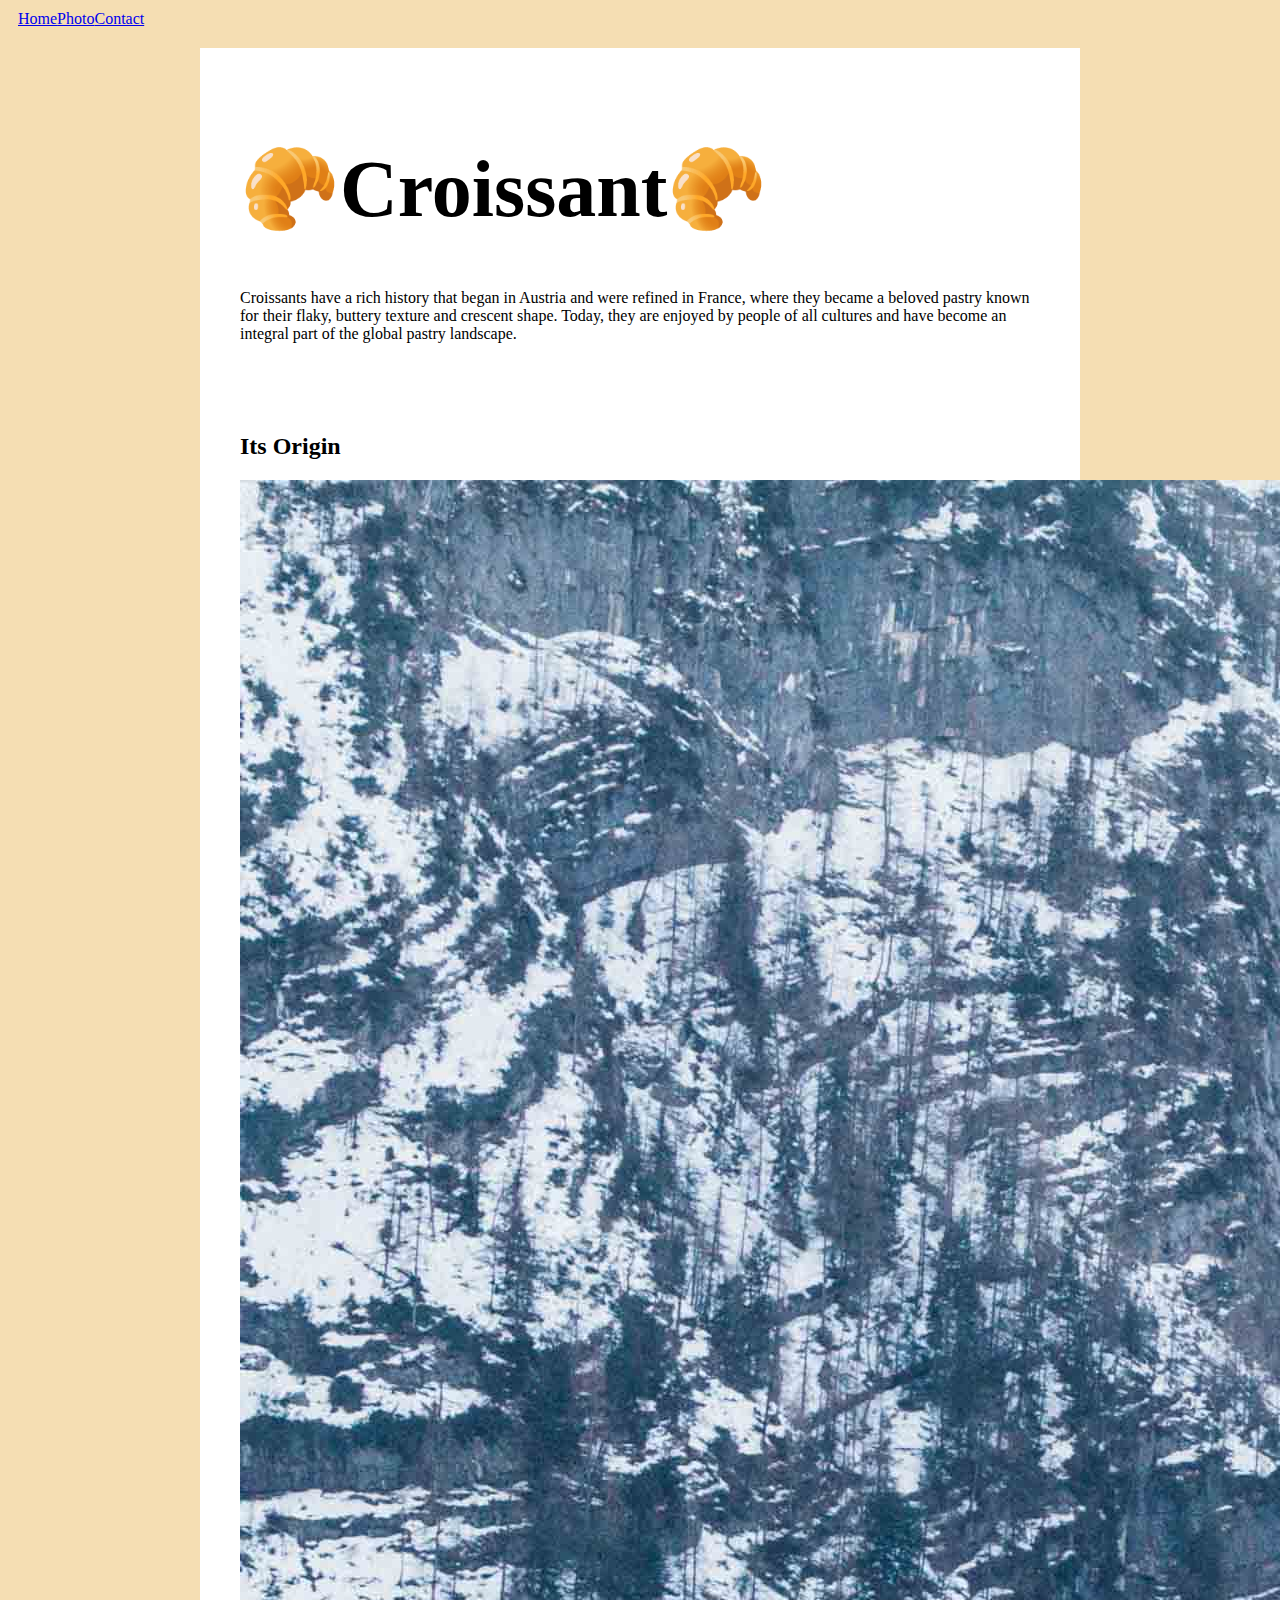
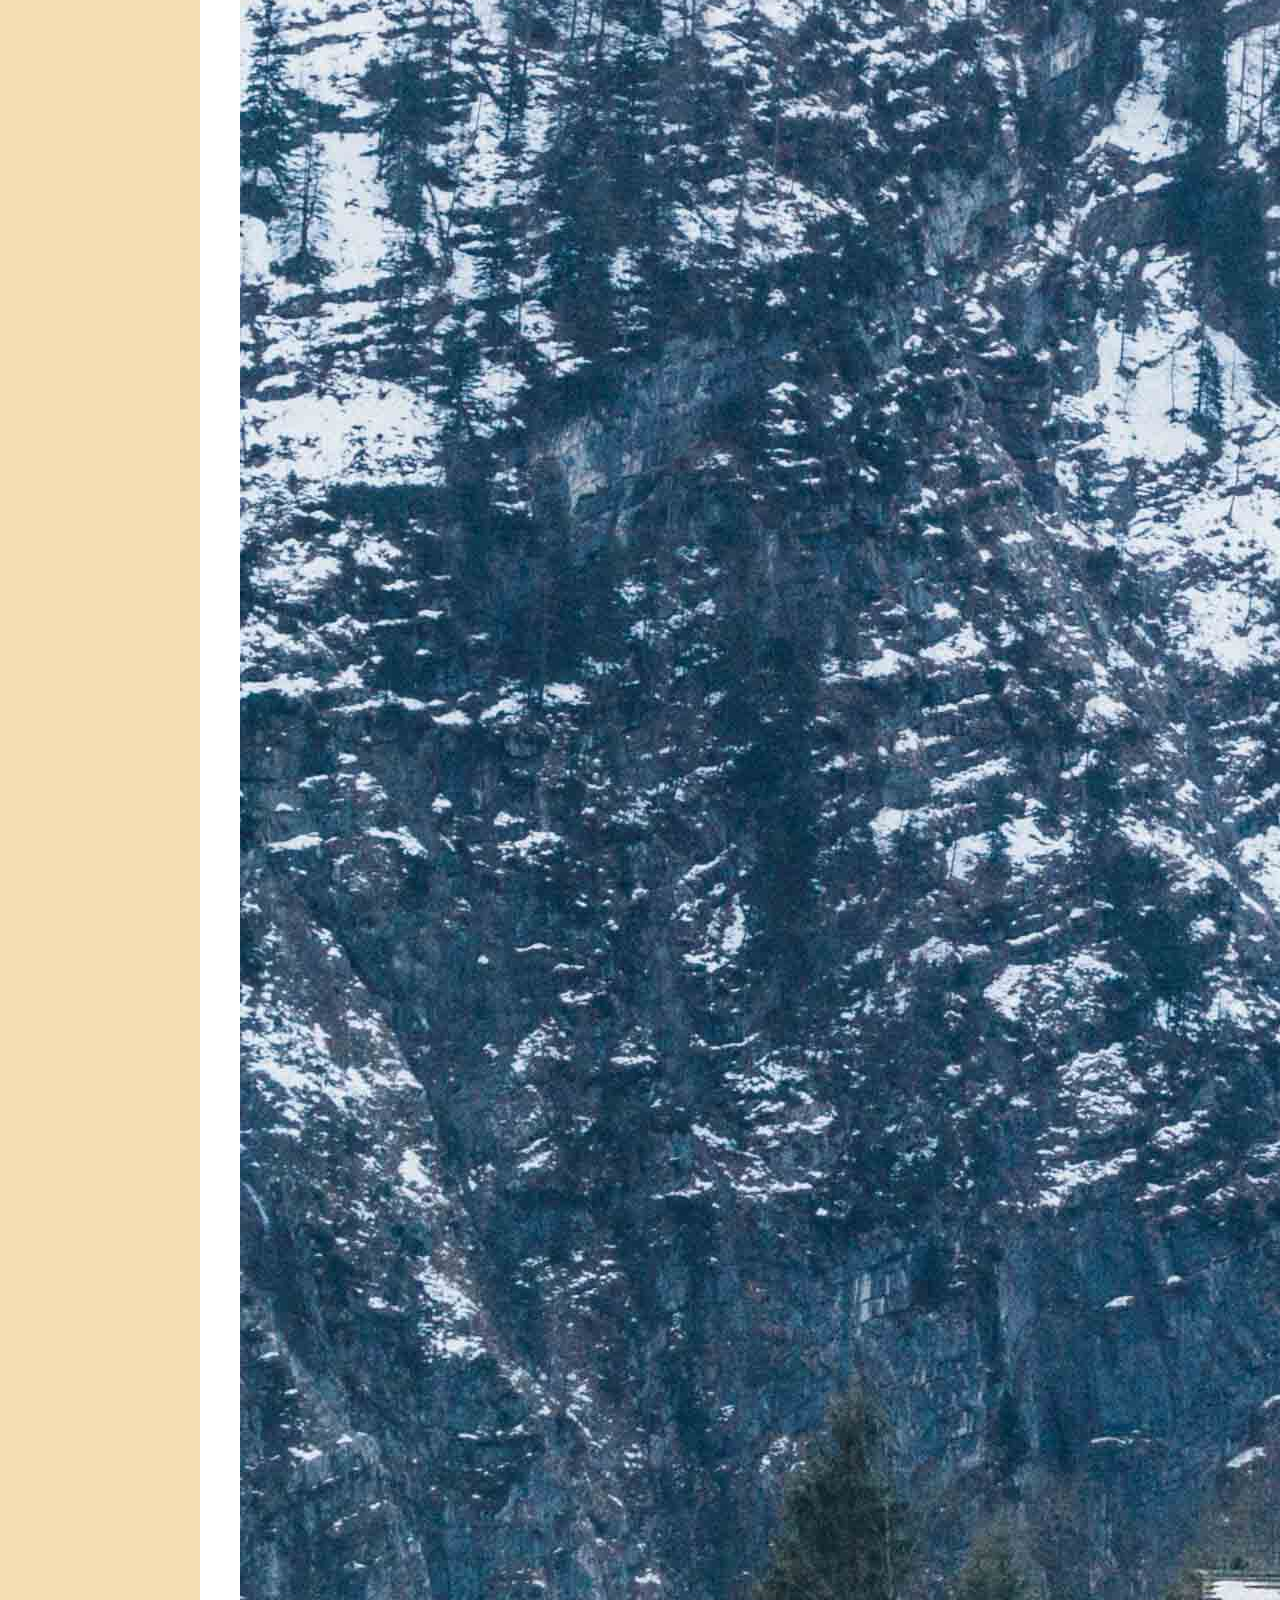
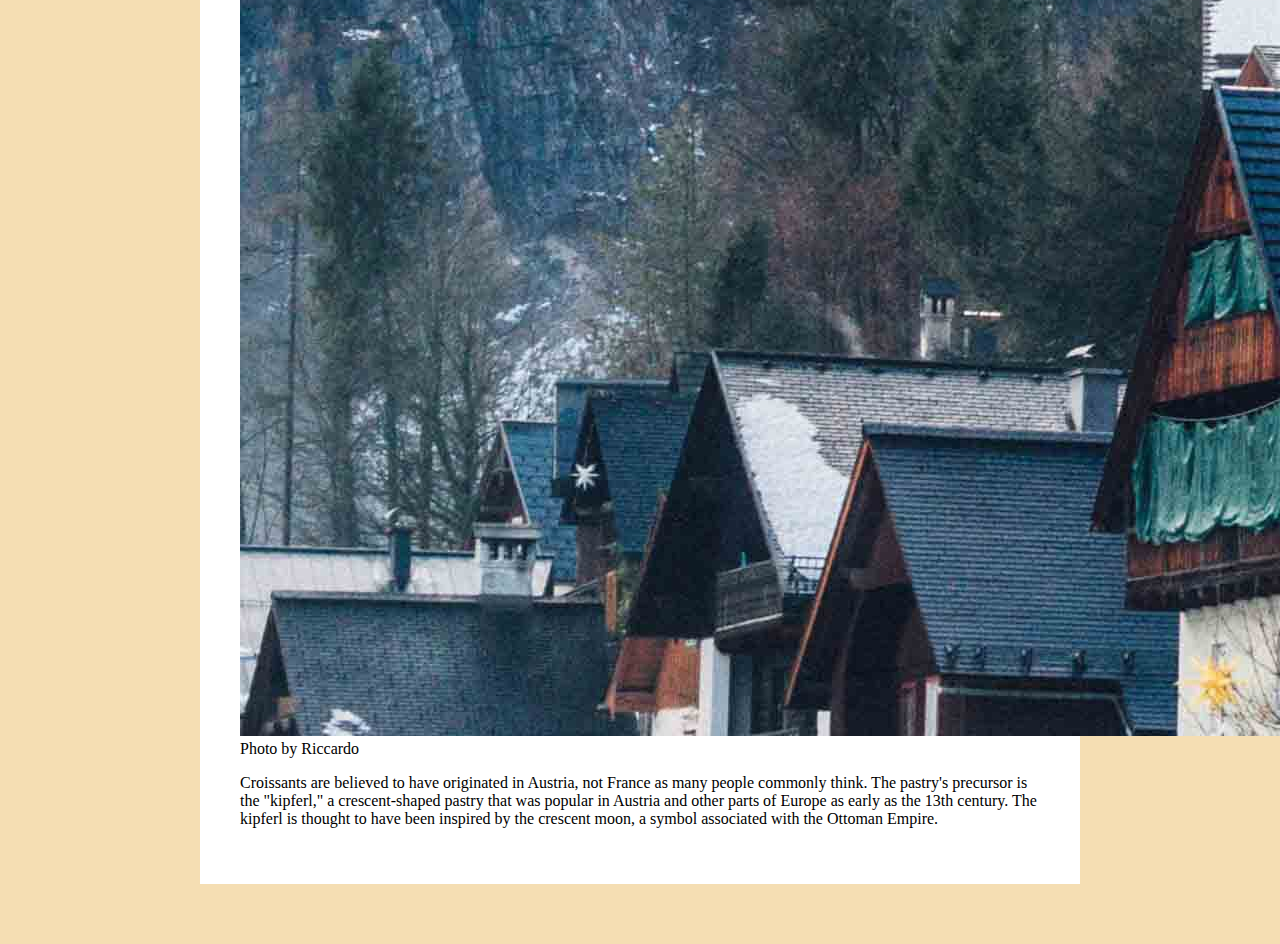
==== index.html @ e7ca1a58 "Added a photo in the homepage" ====
<!DOCTYPE html>
<html lang="en">
  <head>
    <meta charset="UTF-8" />
    <meta name="viewport" content="width=device-width, initial-scale=1.0" />
    <link
      href="https://cdn.jsdelivr.net/npm/bootstrap@5.3.1/dist/css/bootstrap.min.css"
      rel="stylesheet"
      integrity="sha384-4bw+/aepP/YC94hEpVNVgiZdgIC5+VKNBQNGCHeKRQN+PtmoHDEXuppvnDJzQIu9"
      crossorigin="anonymous"
    />
    <link rel="stylesheet" href="/styles/app.css" />
    <title>🥐 Croissant: Home</title>
  </head>
  <body>
    <div class="nav-links">
      <a href="/" class="text-decoration-none m-2">Home</a>
      <a href="/photo.html" class="text-decoration-none m-2">Photo</a>
      <a href="/contact.html" class="text-decoration-none m-2">Contact</a>
    </div>

    <div class="wrapper rounded border">
      <h1 class="text-center">🥐Croissant🥐</h1>
      <p class="text-center p-2 m-0">
        Croissants have a rich history that began in Austria and were refined in
        France, where they became a beloved pastry known for their flaky,
        buttery texture and crescent shape. Today, they are enjoyed by people of
        all cultures and have become an integral part of the global pastry
        landscape.
      </p>
      <br /><br /><br />

      <div class="croissant-origin">
        <h2 class="m-3">Its Origin</h2>
        <img
          src="images/pexels-riccardo-789380.jpg"
          alt="Liezen, Steiermark, Austria |"
          class="img-thumbnail"
        />
        <figcaption>Photo by Riccardo</figcaption>
        <p class="ms-1 mt-4">
          Croissants are believed to have originated in Austria, not France as
          many people commonly think. The pastry's precursor is the "kipferl," a
          crescent-shaped pastry that was popular in Austria and other parts of
          Europe as early as the 13th century. The kipferl is thought to have
          been inspired by the crescent moon, a symbol associated with the
          Ottoman Empire.
        </p>
      </div>
    </div>
  </body>
</html>
---- styles/app.css ----
body {
    background-color: #F5DEB3;
}

h1 {
    font-size: 80px;
}

.wrapper {
    max-width: 800px;
    padding: 40px;
    margin: 60px auto;
    margin-top: 20px;
    background-color: white;
}

.nav-links {
    display: flex;
    flex-direction: row;
    margin: 10px;
    margin-bottom: 20px;
}

.pic-1 {
    width: 500px;
    height: auto;
    margin:  20px;
}
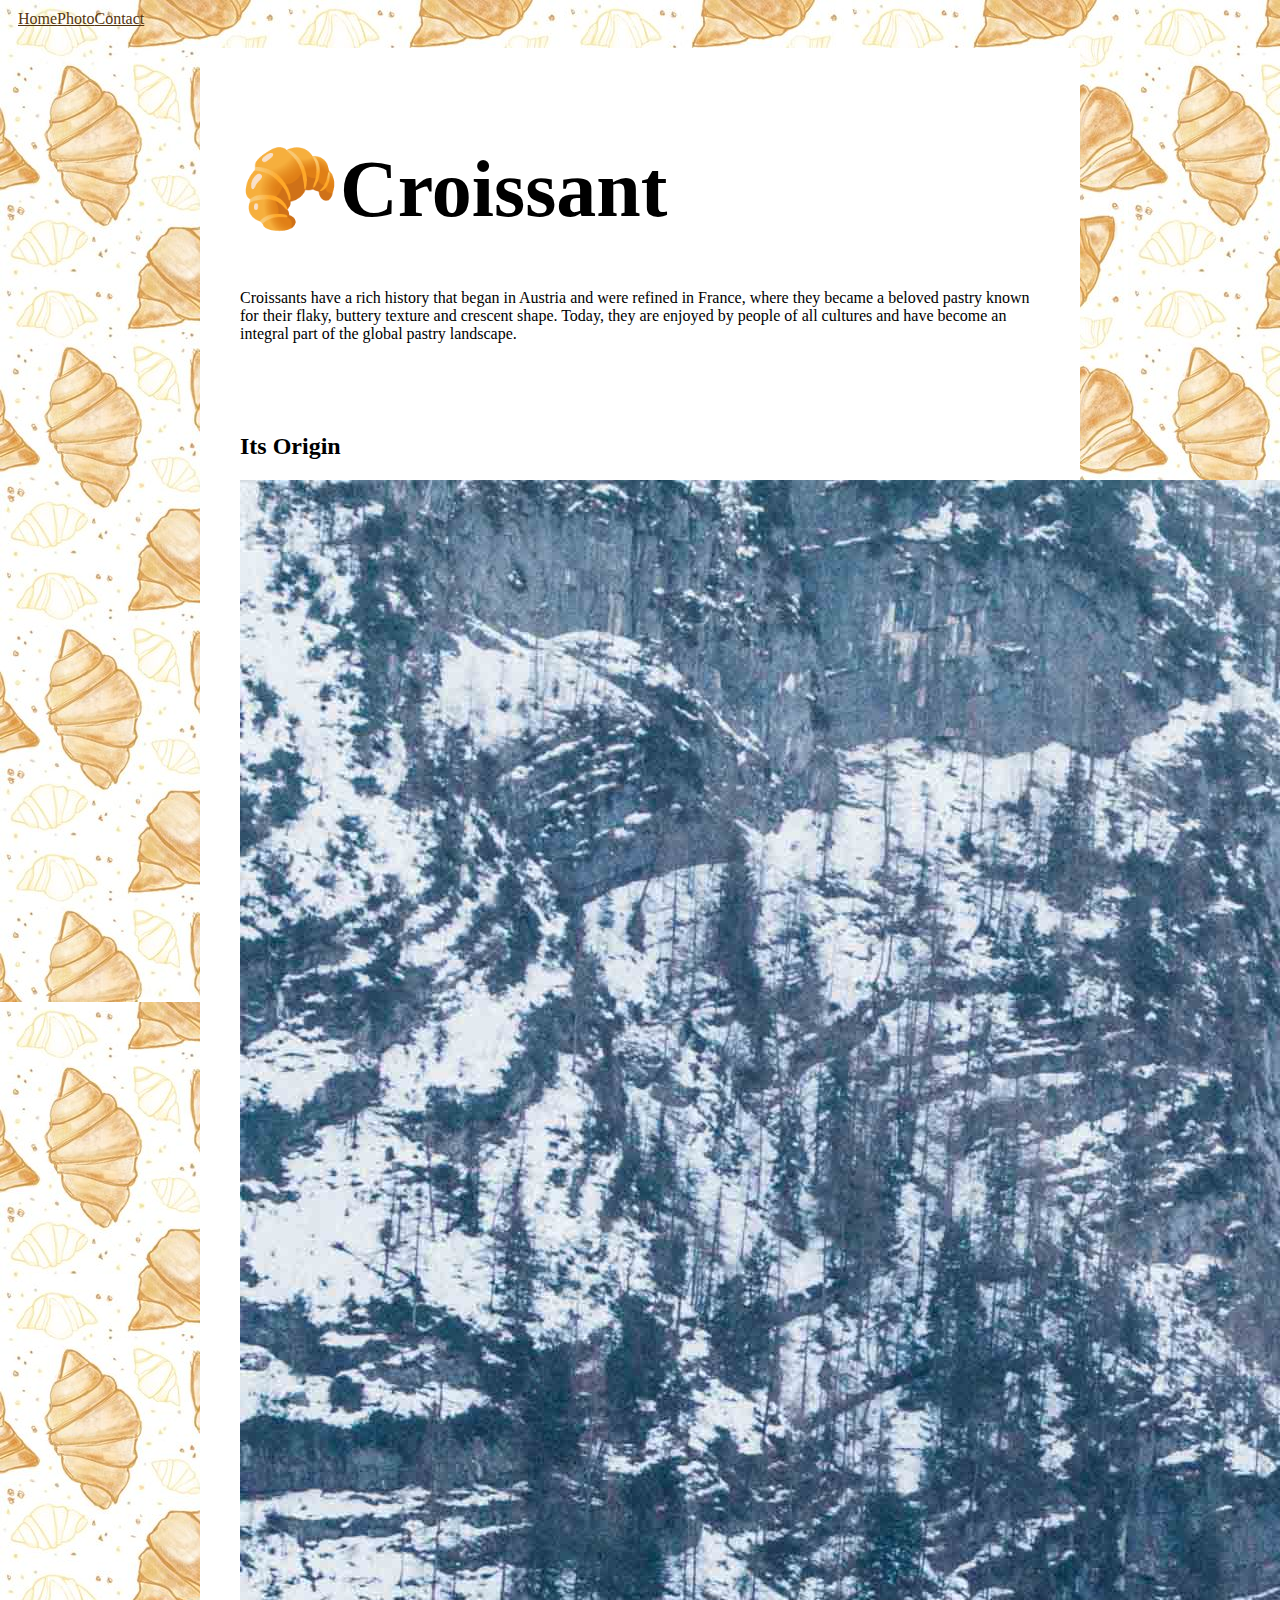
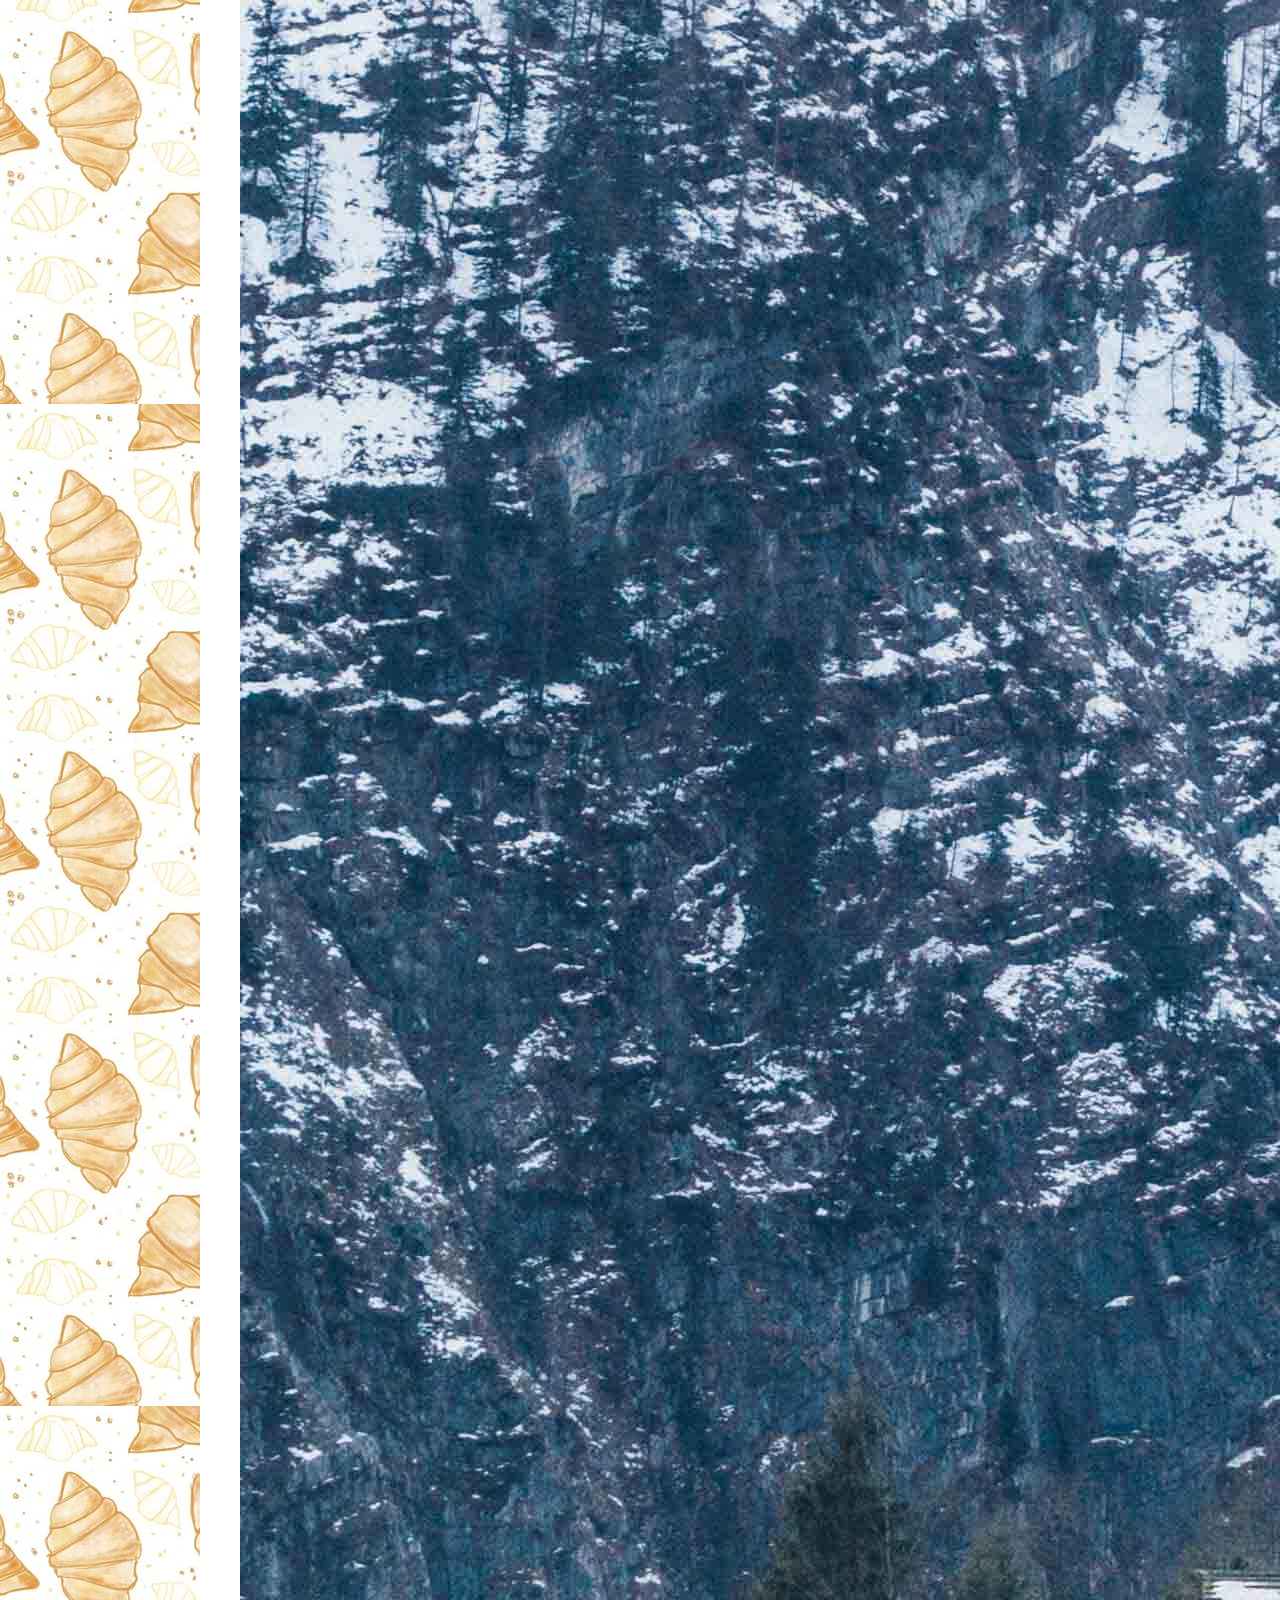
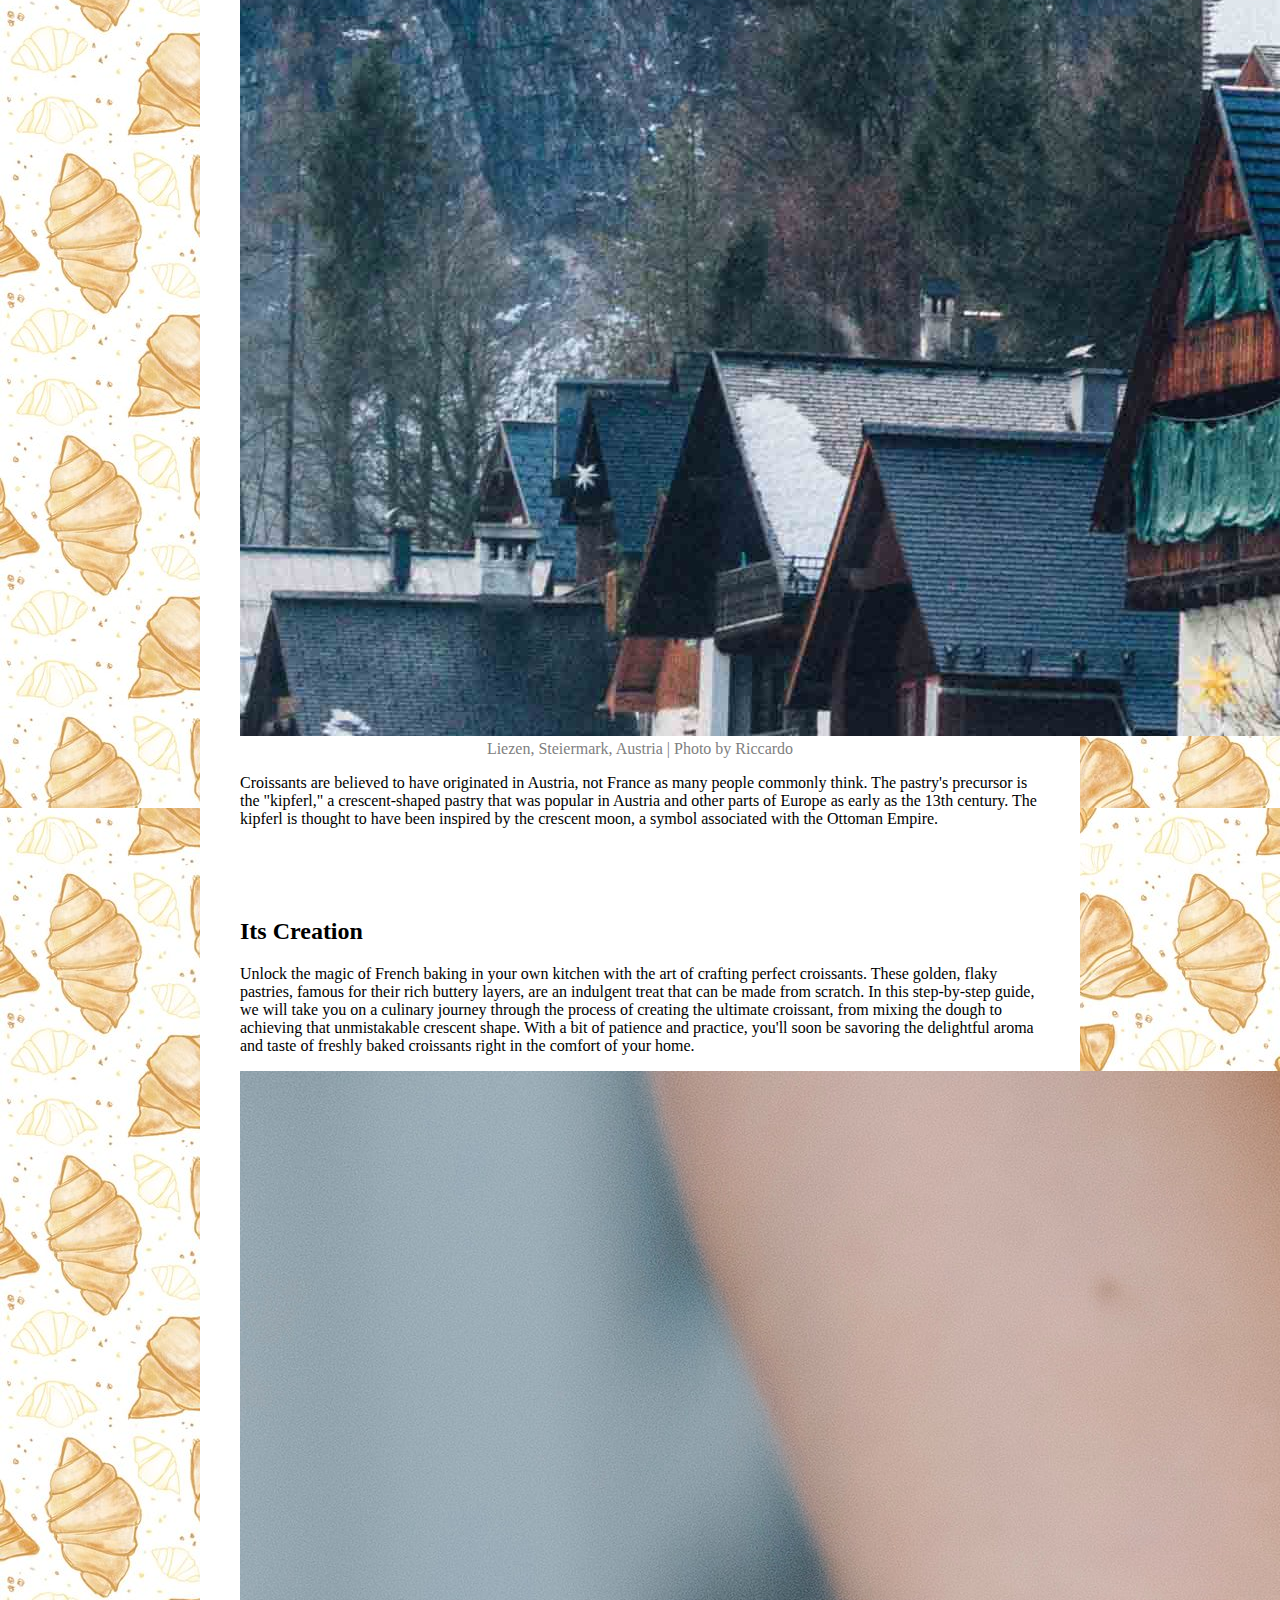
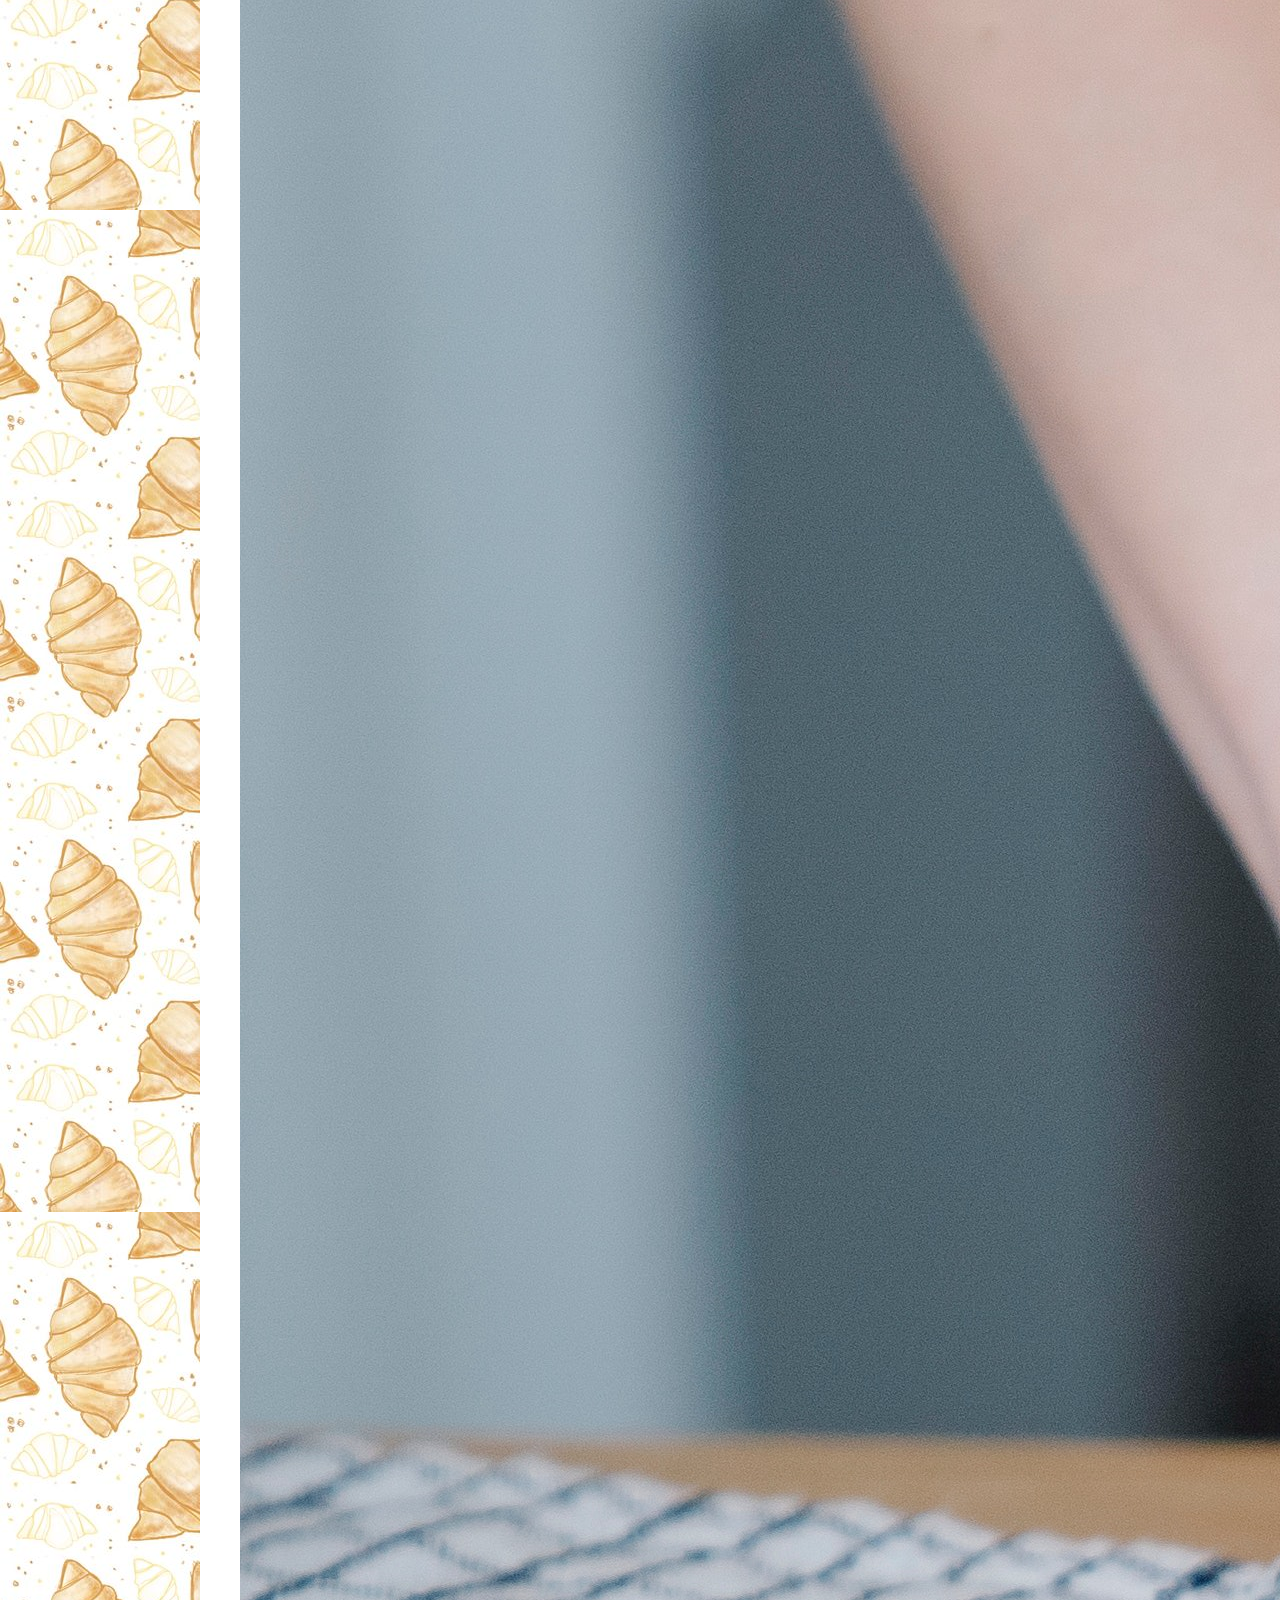
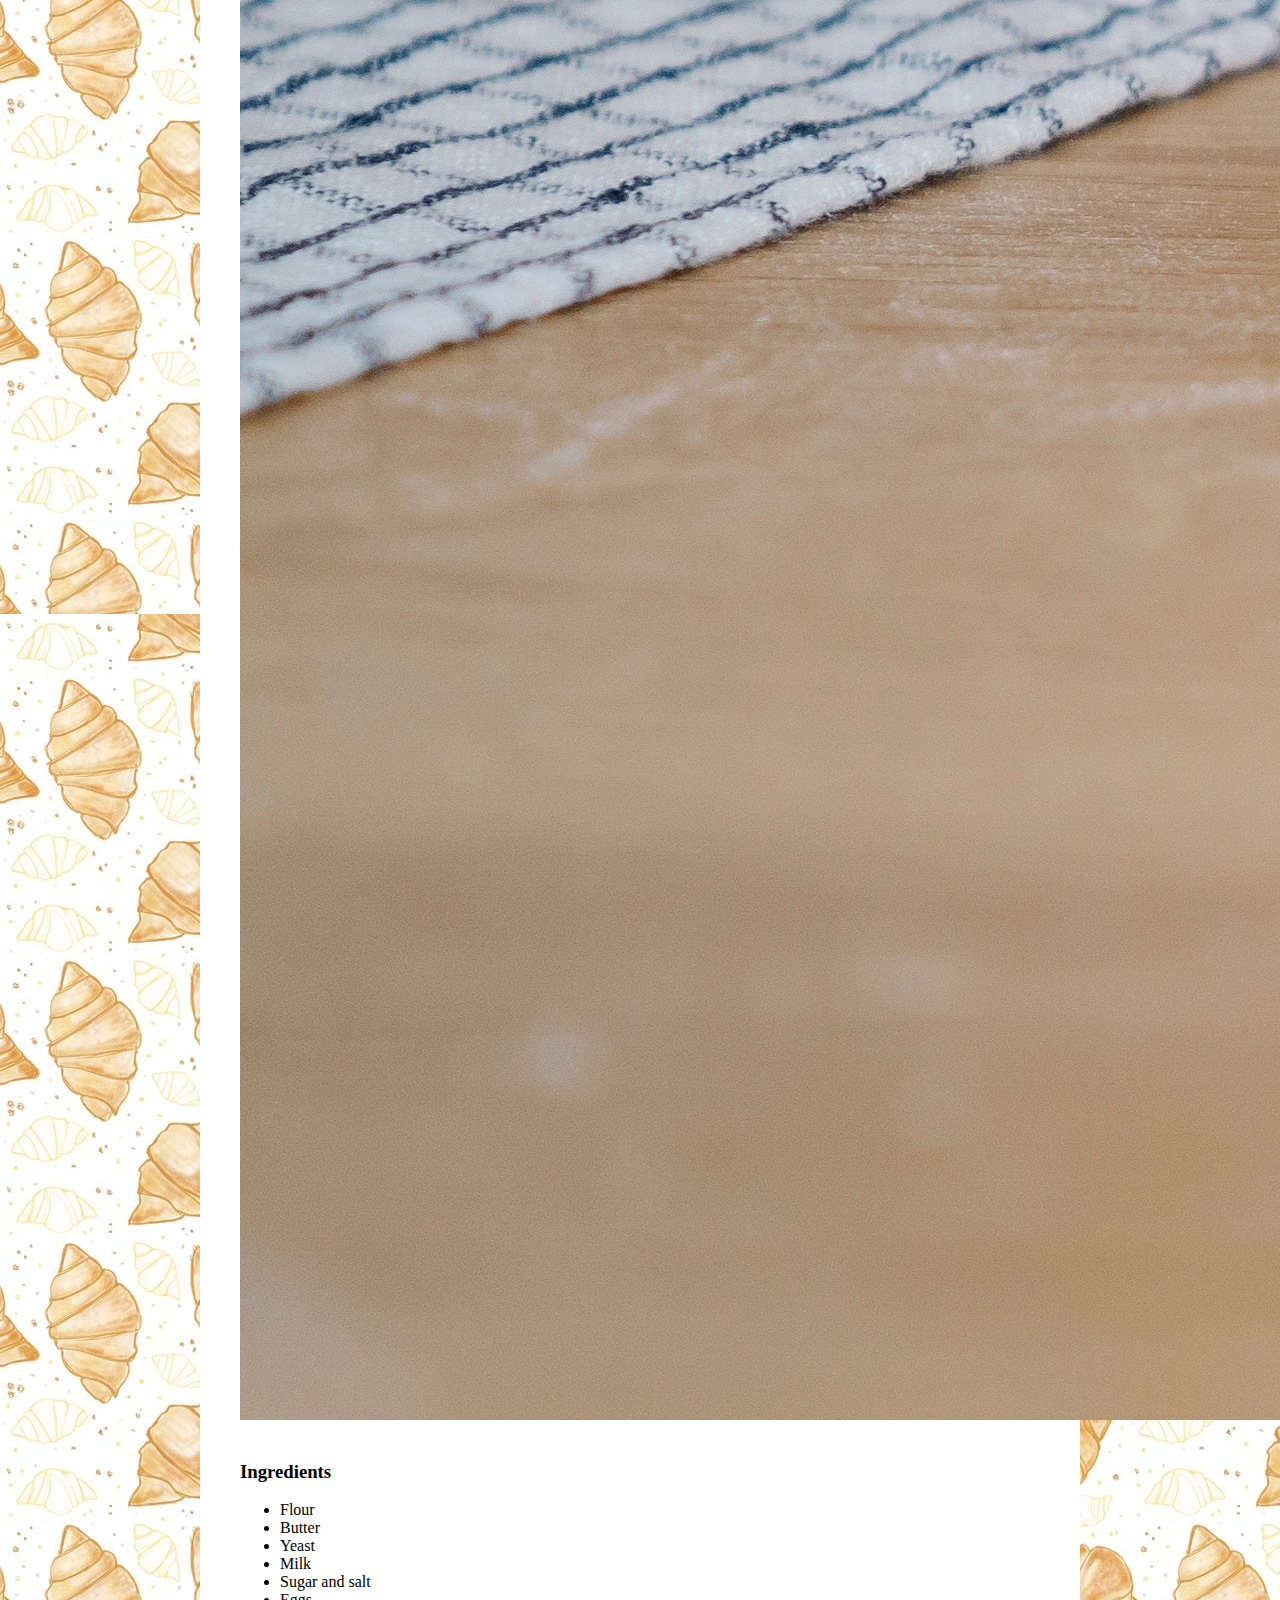
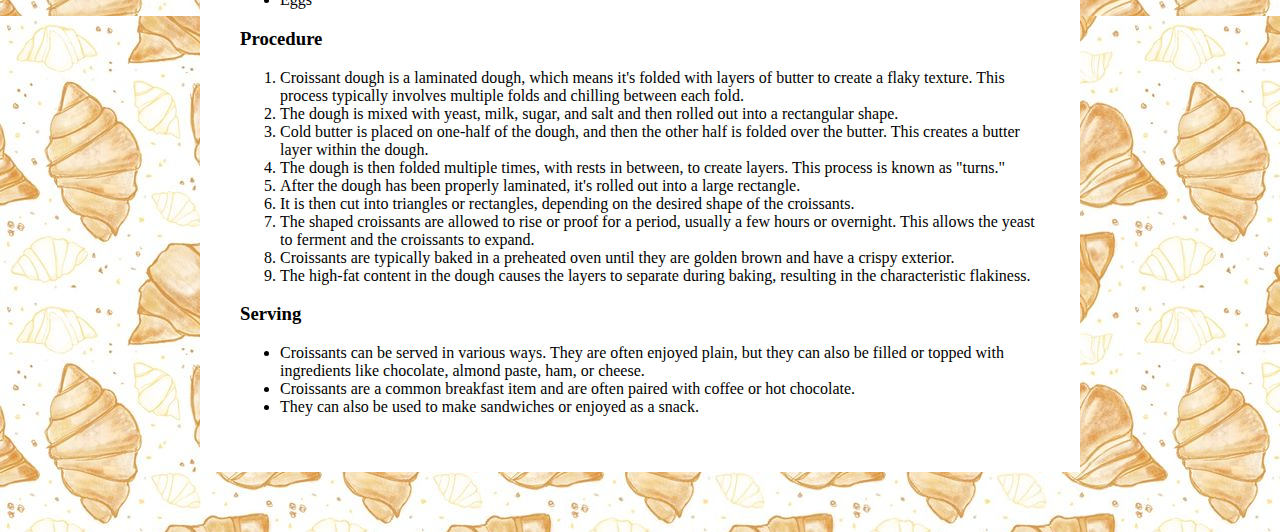
==== commit 41130d34: "Finished the content for Homepage" ====
--- a/index.html
+++ b/index.html
@@ -14,13 +14,23 @@
   </head>
   <body>
     <div class="nav-links">
-      <a href="/" class="text-decoration-none m-2">Home</a>
-      <a href="/photo.html" class="text-decoration-none m-2">Photo</a>
-      <a href="/contact.html" class="text-decoration-none m-2">Contact</a>
+      <a href="/" class="text-decoration-none m-2 fw-bold fs-5 nav-link-color"
+        >Home</a
+      >
+      <a
+        href="/photo.html"
+        class="text-decoration-none m-2 fw-bold fs-5 nav-link-color"
+        >Photo</a
+      >
+      <a
+        href="/contact.html"
+        class="text-decoration-none m-2 fw-bold fs-5 nav-link-color"
+        >Contact</a
+      >
     </div>
 
-    <div class="wrapper rounded border">
-      <h1 class="text-center">🥐Croissant🥐</h1>
+    <div class="wrapper rounded">
+      <h1 class="text-center">🥐Croissant</h1>
       <p class="text-center p-2 m-0">
         Croissants have a rich history that began in Austria and were refined in
         France, where they became a beloved pastry known for their flaky,
@@ -31,13 +41,13 @@
       <br /><br /><br />
 
       <div class="croissant-origin">
-        <h2 class="m-3">Its Origin</h2>
+        <h2 class="m-2 mb-4">Its Origin</h2>
         <img
           src="images/pexels-riccardo-789380.jpg"
           alt="Liezen, Steiermark, Austria |"
           class="img-thumbnail"
         />
-        <figcaption>Photo by Riccardo</figcaption>
+        <figcaption>Liezen, Steiermark, Austria | Photo by Riccardo</figcaption>
         <p class="ms-1 mt-4">
           Croissants are believed to have originated in Austria, not France as
           many people commonly think. The pastry's precursor is the "kipferl," a
@@ -46,6 +56,97 @@
           been inspired by the crescent moon, a symbol associated with the
           Ottoman Empire.
         </p>
+        <br /><br /><br />
+
+        <h2 class="m-2">Its Creation</h2>
+        <p class="ms-1 mt-4">
+          Unlock the magic of French baking in your own kitchen with the art of
+          crafting perfect croissants. These golden, flaky pastries, famous for
+          their rich buttery layers, are an indulgent treat that can be made
+          from scratch. In this step-by-step guide, we will take you on a
+          culinary journey through the process of creating the ultimate
+          croissant, from mixing the dough to achieving that unmistakable
+          crescent shape. With a bit of patience and practice, you'll soon be
+          savoring the delightful aroma and taste of freshly baked croissants
+          right in the comfort of your home.
+        </p>
+        <img
+          src="/images/pexels-felicity-tai-7965941.jpg"
+          alt=""
+          class="img-thumbnail"
+        />
+
+        <br />
+        <br />
+
+        <h3>Ingredients</h3>
+        <ul>
+          <li>Flour</li>
+          <li>Butter</li>
+          <li>Yeast</li>
+          <li>Milk</li>
+          <li>Sugar and salt</li>
+          <li>Eggs</li>
+        </ul>
+
+        <h3>Procedure</h3>
+        <ol>
+          <li>
+            Croissant dough is a laminated dough, which means it's folded with
+            layers of butter to create a flaky texture. This process typically
+            involves multiple folds and chilling between each fold.
+          </li>
+          <li>
+            The dough is mixed with yeast, milk, sugar, and salt and then rolled
+            out into a rectangular shape.
+          </li>
+          <li>
+            Cold butter is placed on one-half of the dough, and then the other
+            half is folded over the butter. This creates a butter layer within
+            the dough.
+          </li>
+          <li>
+            The dough is then folded multiple times, with rests in between, to
+            create layers. This process is known as "turns."
+          </li>
+          <li>
+            After the dough has been properly laminated, it's rolled out into a
+            large rectangle.
+          </li>
+          <li>
+            It is then cut into triangles or rectangles, depending on the
+            desired shape of the croissants.
+          </li>
+          <li>
+            The shaped croissants are allowed to rise or proof for a period,
+            usually a few hours or overnight. This allows the yeast to ferment
+            and the croissants to expand.
+          </li>
+          <li>
+            Croissants are typically baked in a preheated oven until they are
+            golden brown and have a crispy exterior.
+          </li>
+          <li>
+            The high-fat content in the dough causes the layers to separate
+            during baking, resulting in the characteristic flakiness.
+          </li>
+        </ol>
+
+        <h3>Serving</h3>
+        <ul>
+          <li>
+            Croissants can be served in various ways. They are often enjoyed
+            plain, but they can also be filled or topped with ingredients like
+            chocolate, almond paste, ham, or cheese.
+          </li>
+          <li>
+            Croissants are a common breakfast item and are often paired with
+            coffee or hot chocolate.
+          </li>
+          <li>
+            They can also be used to make sandwiches or enjoyed as a snack.
+          </li>
+        </ul>
       </div>
     </div>
   </body>
--- a/styles/app.css
+++ b/styles/app.css
@@ -1,5 +1,5 @@
 body {
-    background-color: #F5DEB3;
+    background-image: url(/images/croissant-bg.jpg);
 }
 
 h1 {
@@ -21,6 +21,15 @@
     margin-bottom: 20px;
 }
 
+.nav-link-color {
+    color: #54340f;
+}
+
+figcaption {
+    color: gray;
+    text-align: center;
+}
+
 .pic-1 {
     width: 500px;
     height: auto;
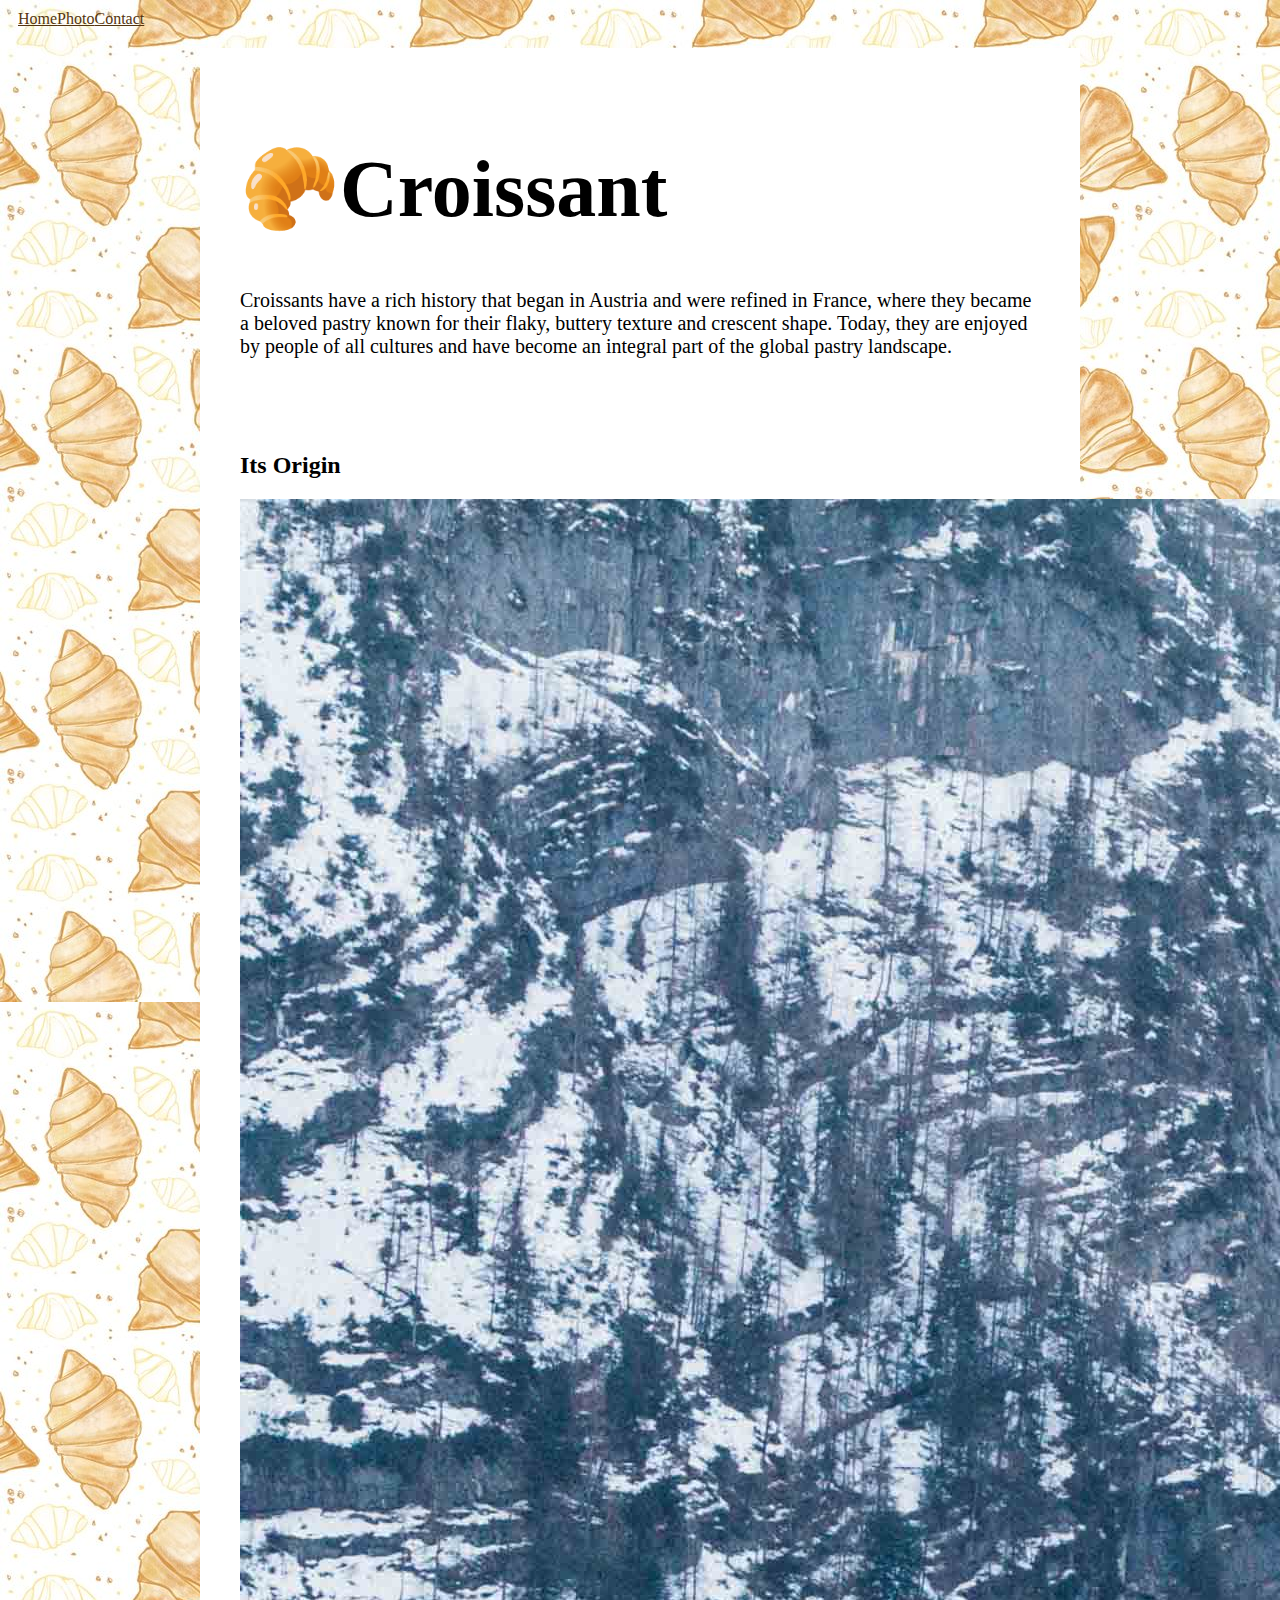
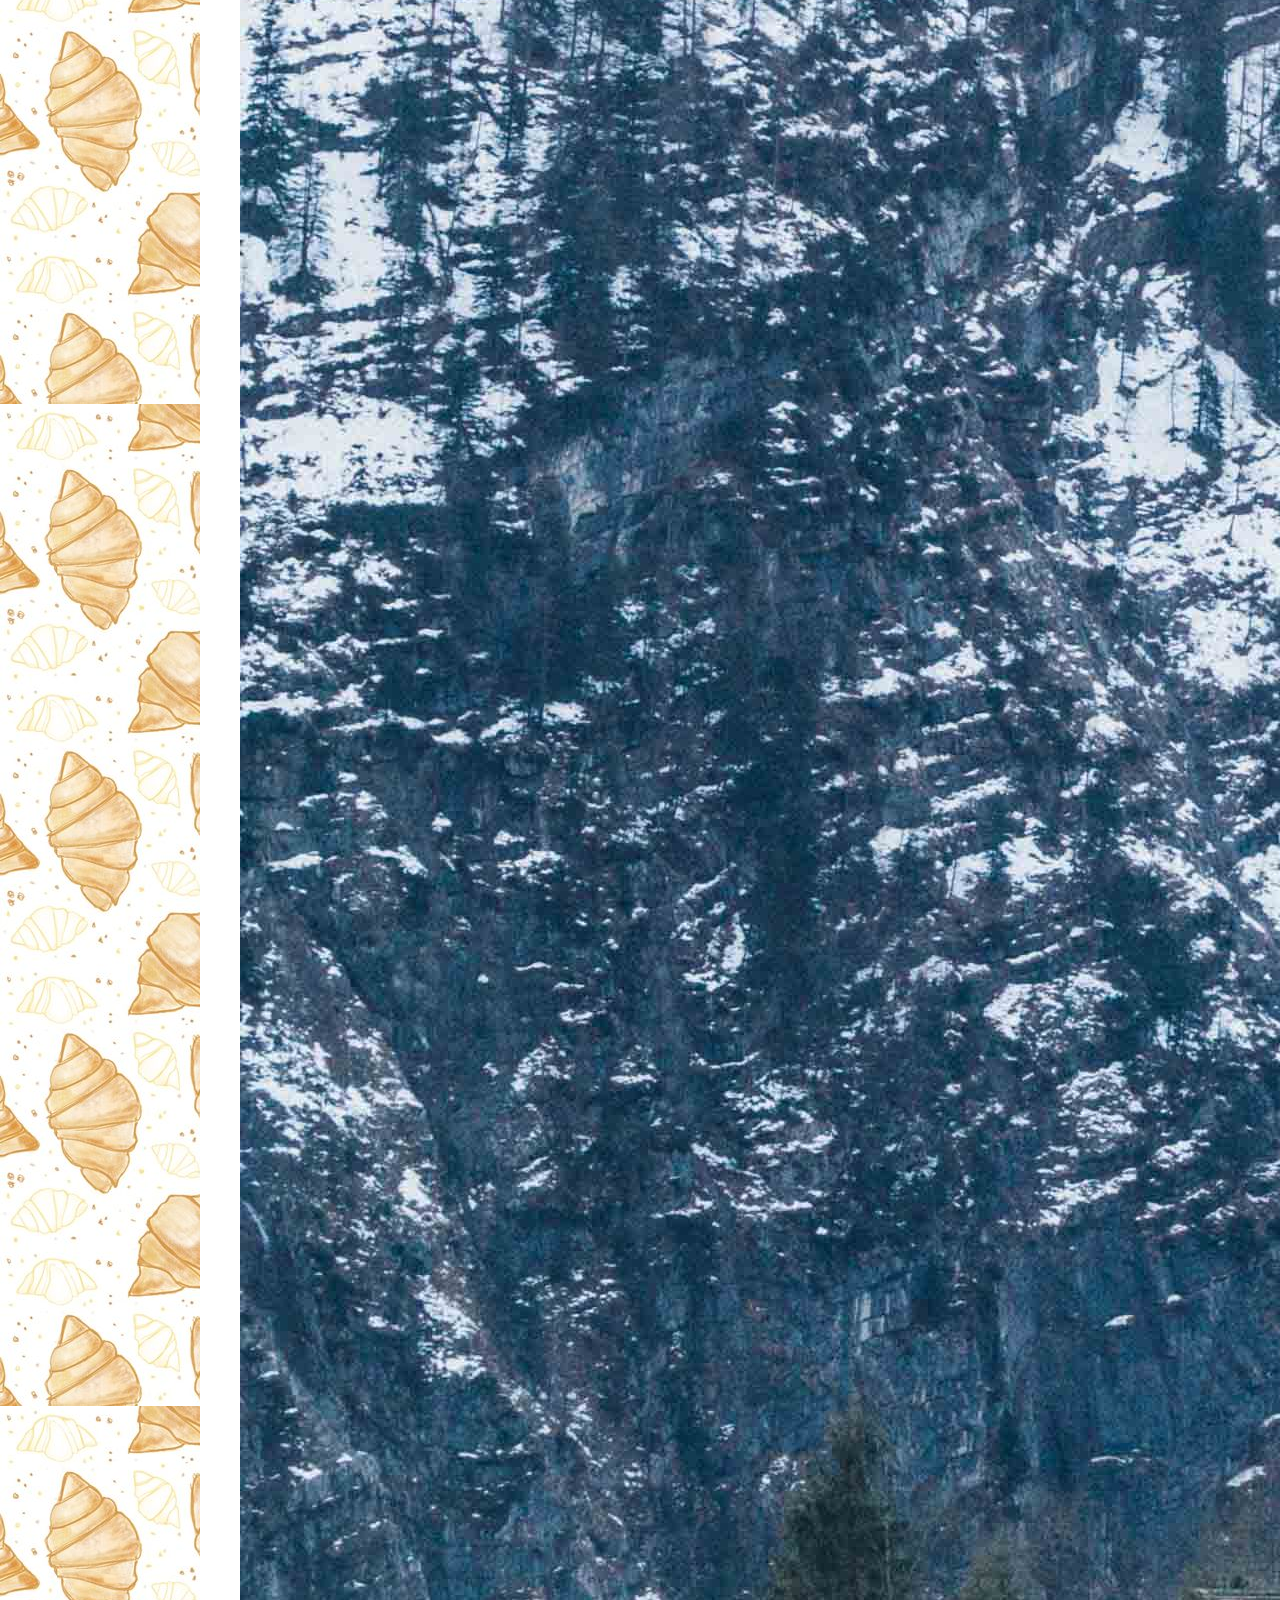
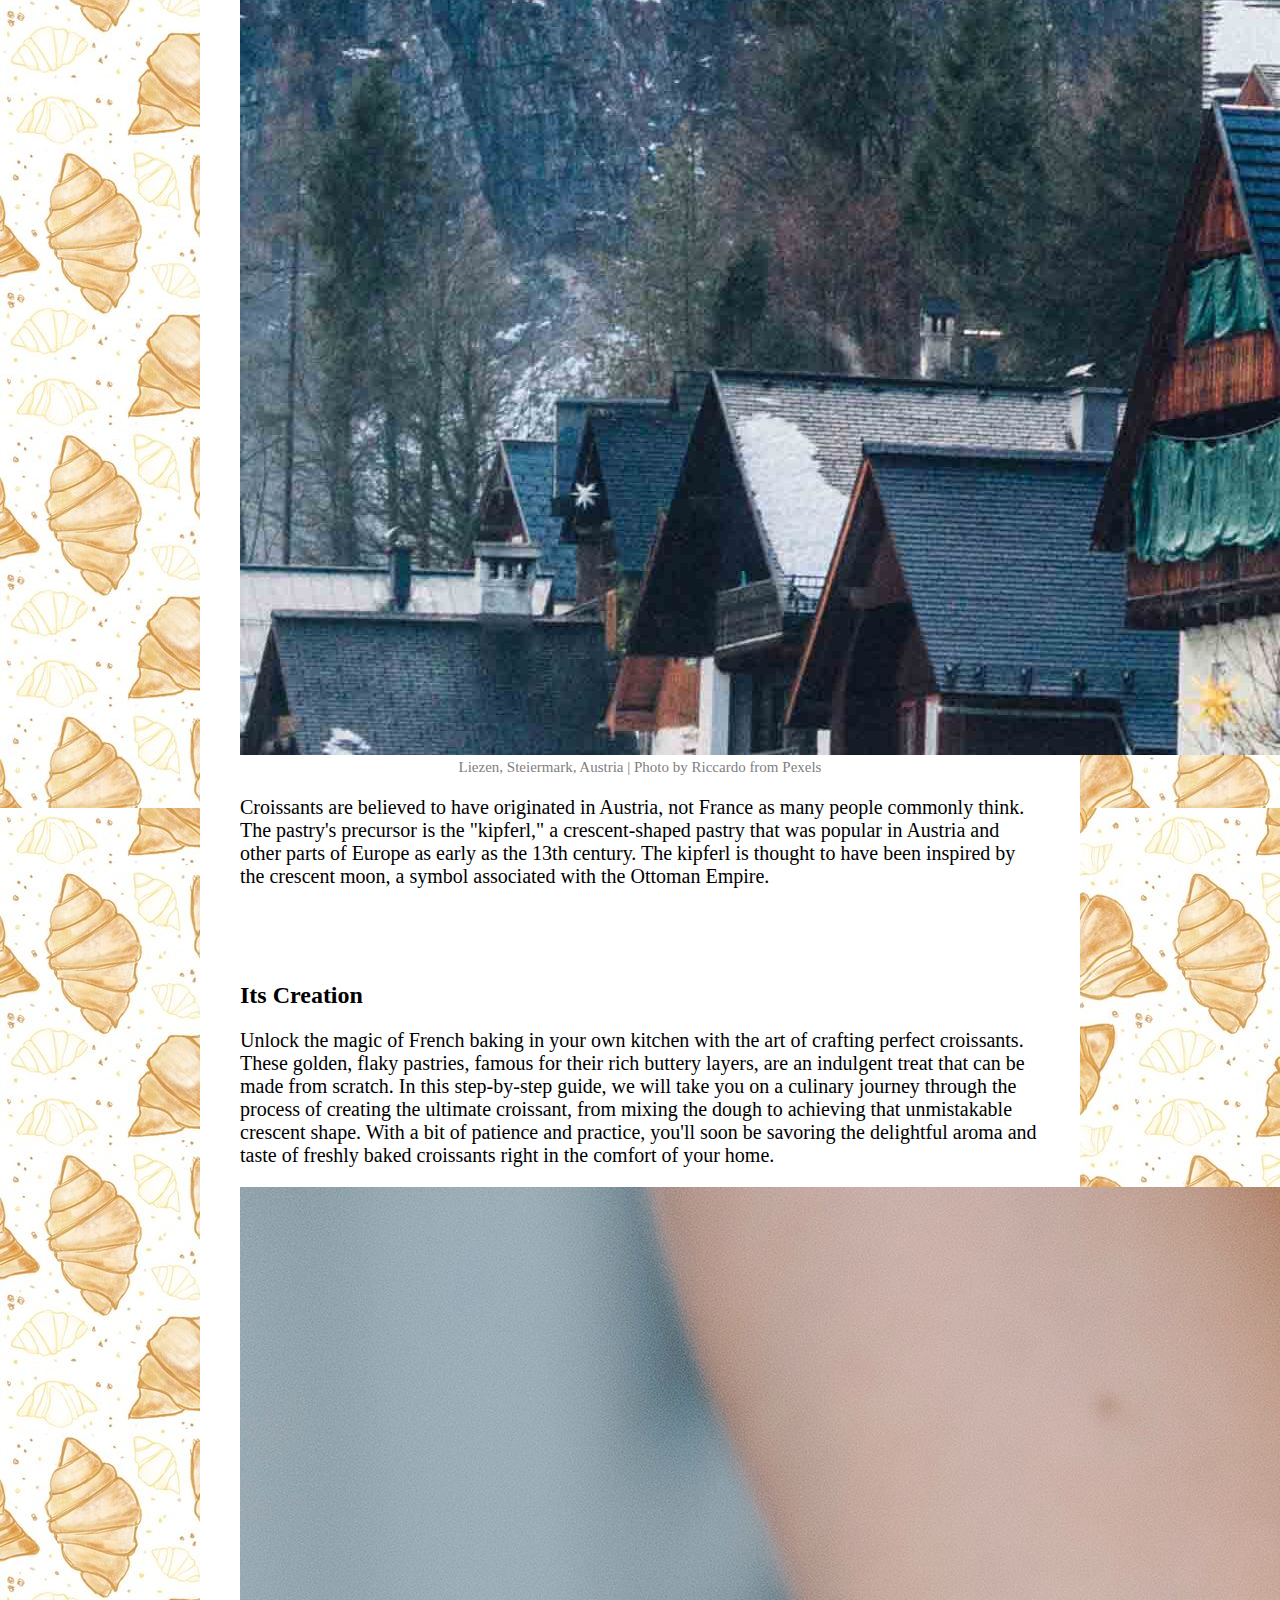
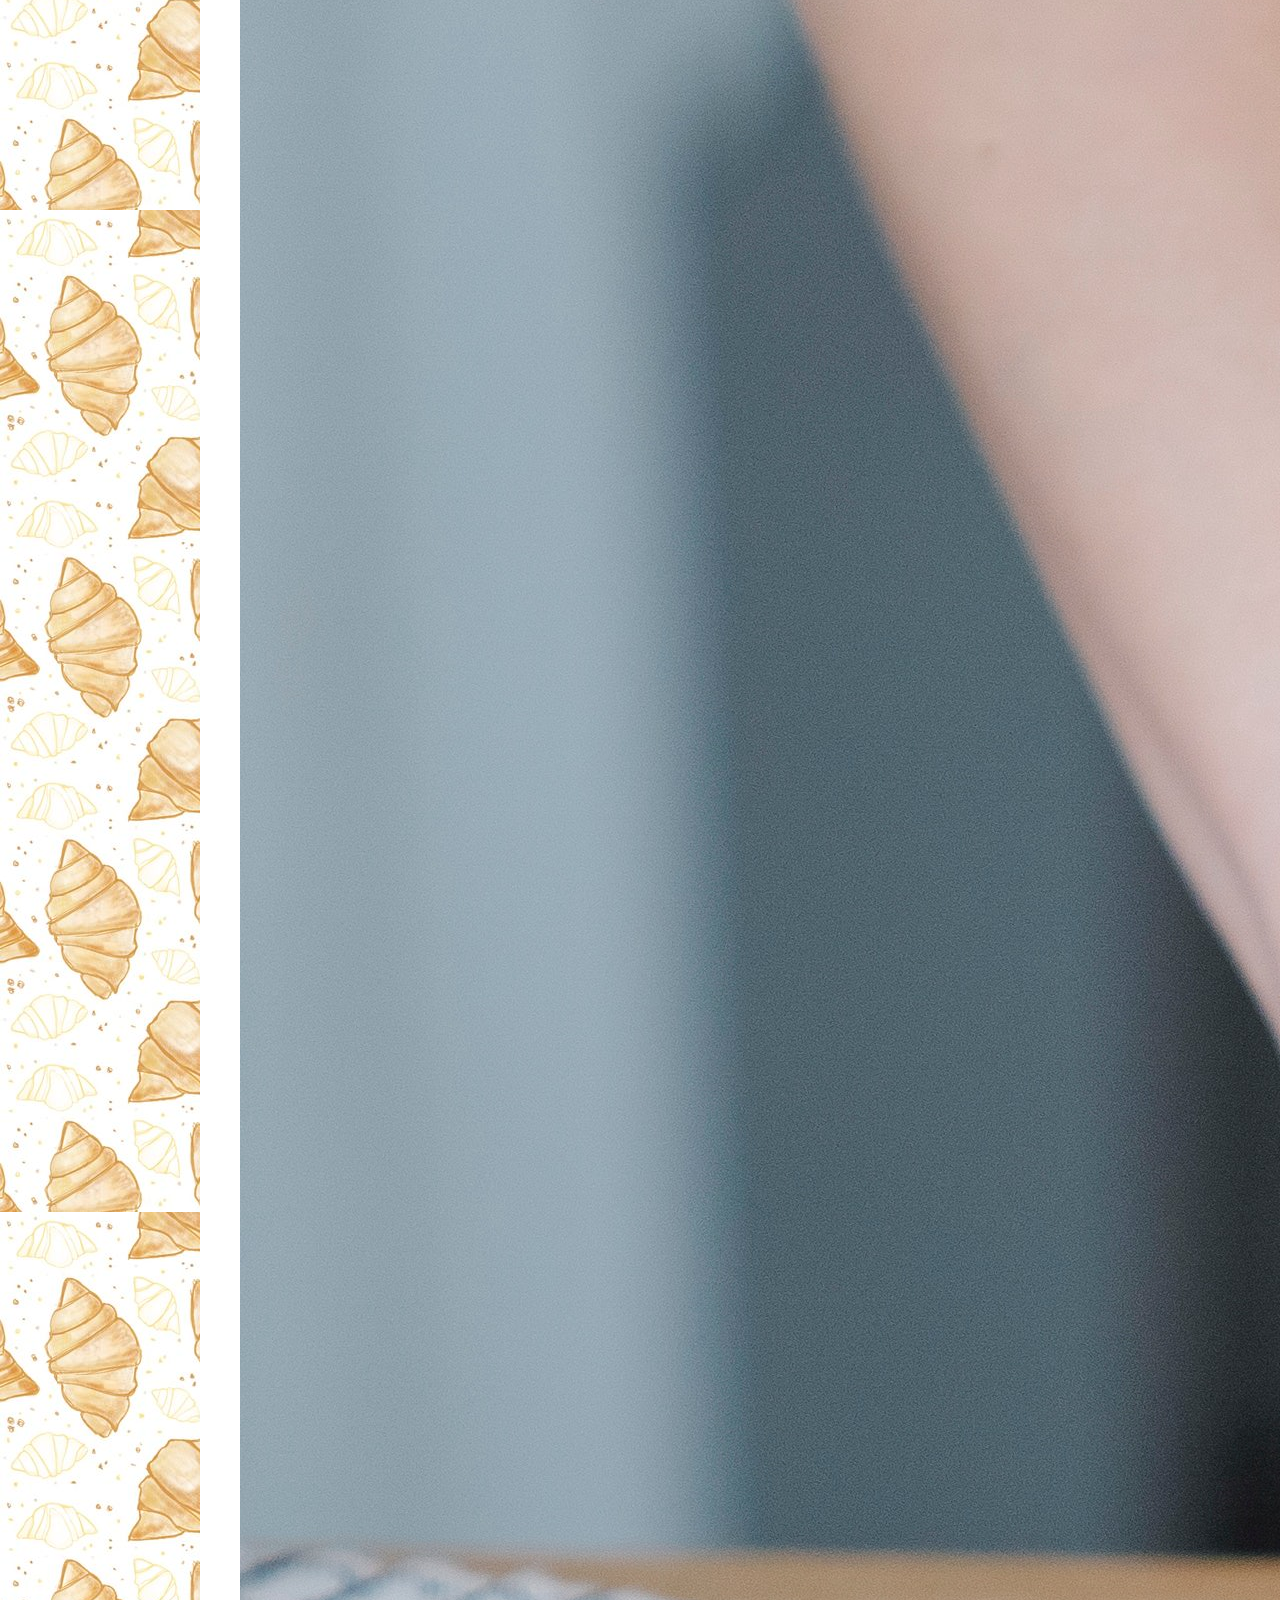
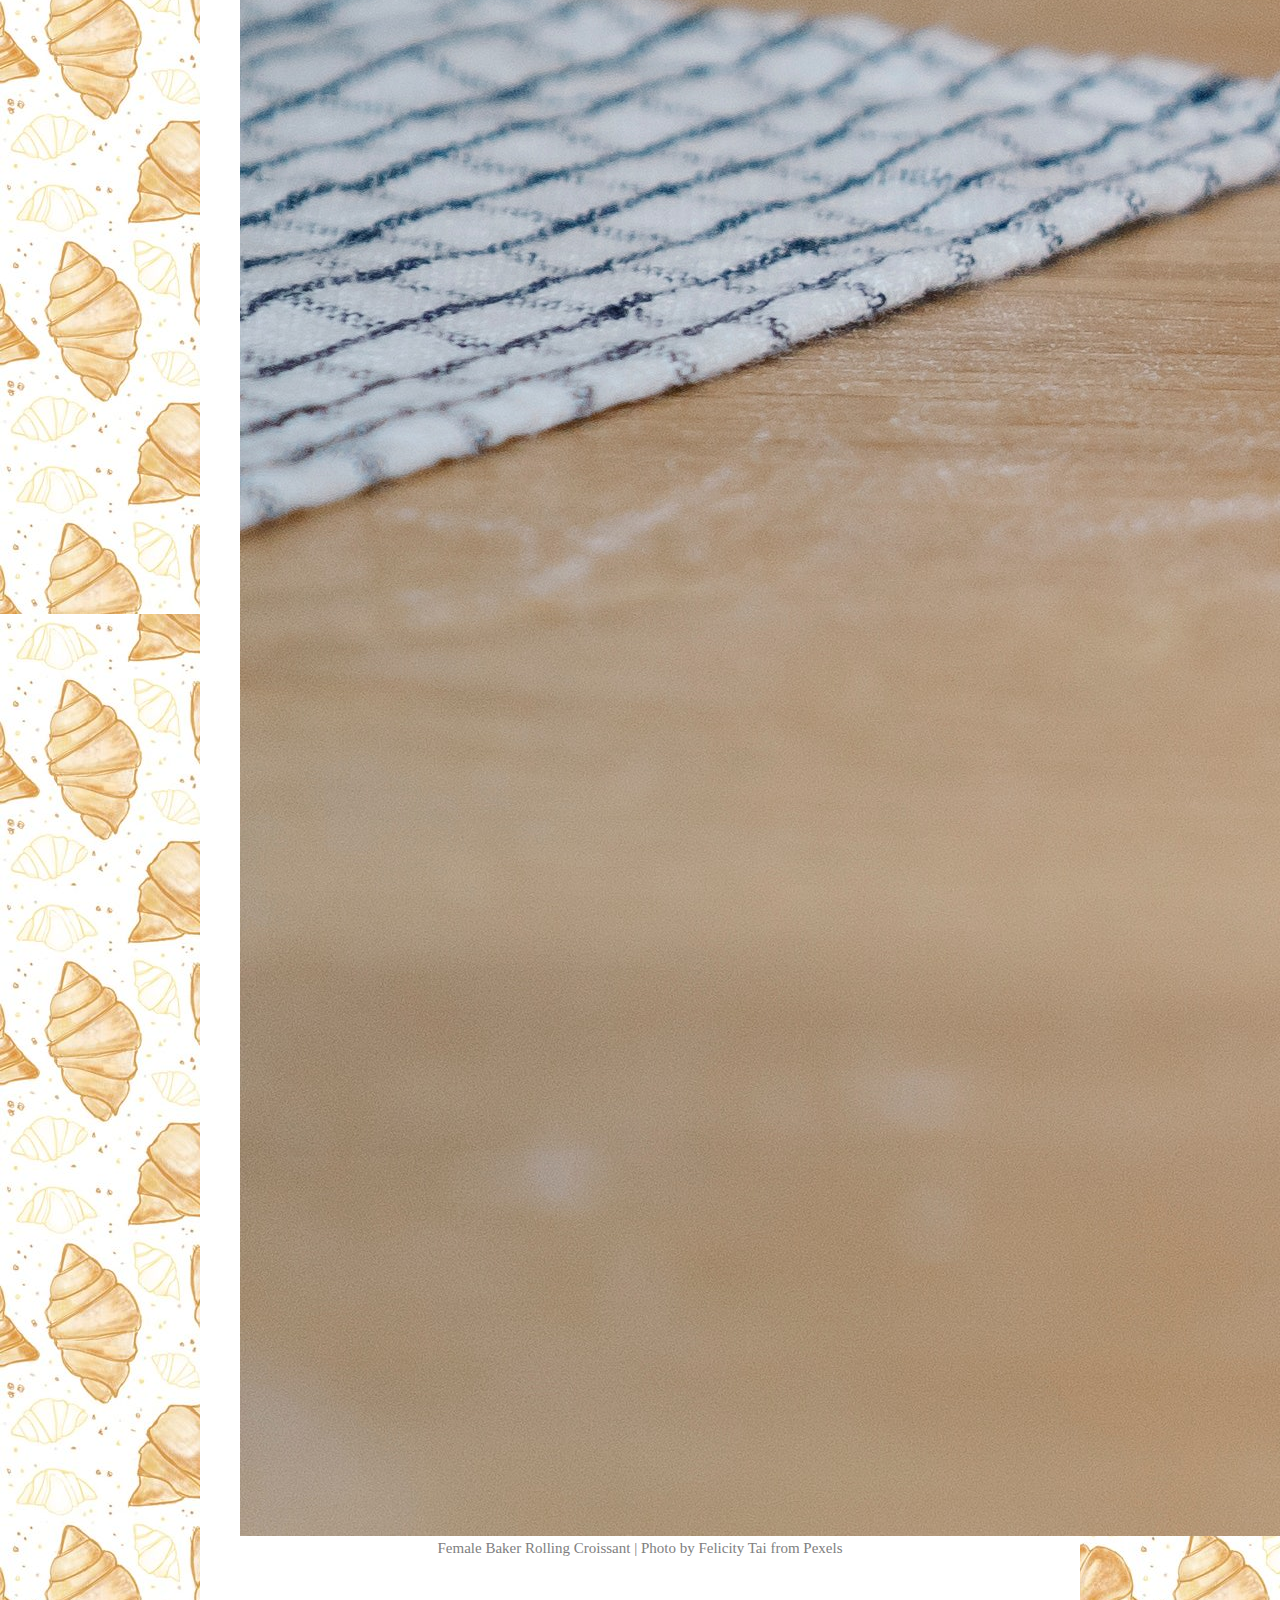
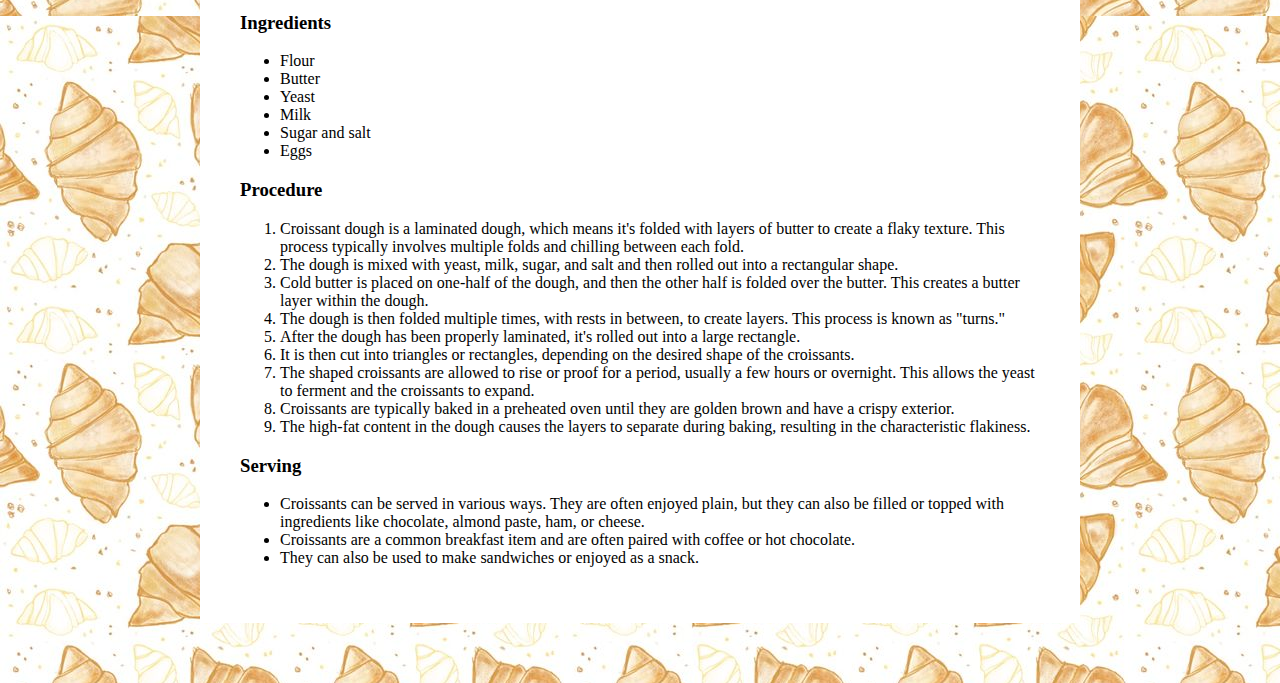
==== commit 9ed63a26: "Inserted the content for the Photos page" ====
--- a/index.html
+++ b/index.html
@@ -44,10 +44,12 @@
         <h2 class="m-2 mb-4">Its Origin</h2>
         <img
           src="images/pexels-riccardo-789380.jpg"
-          alt="Liezen, Steiermark, Austria |"
+          alt="Liezen, Steiermark, Austria"
           class="img-thumbnail"
         />
-        <figcaption>Liezen, Steiermark, Austria | Photo by Riccardo</figcaption>
+        <figcaption>
+          Liezen, Steiermark, Austria | Photo by Riccardo from Pexels
+        </figcaption>
         <p class="ms-1 mt-4">
           Croissants are believed to have originated in Austria, not France as
           many people commonly think. The pastry's precursor is the "kipferl," a
@@ -72,9 +74,12 @@
         </p>
         <img
           src="/images/pexels-felicity-tai-7965941.jpg"
-          alt=""
+          alt="Female Baker Rolling Croissant"
           class="img-thumbnail"
         />
+        <figcaption>
+          Female Baker Rolling Croissant | Photo by Felicity Tai from Pexels
+        </figcaption>
 
         <br />
         <br />
--- a/styles/app.css
+++ b/styles/app.css
@@ -28,10 +28,9 @@
 figcaption {
     color: gray;
     text-align: center;
+    font-size: 15px;
 }
 
-.pic-1 {
-    width: 500px;
-    height: auto;
-    margin:  20px;
+p {
+    font-size: 20px;
 }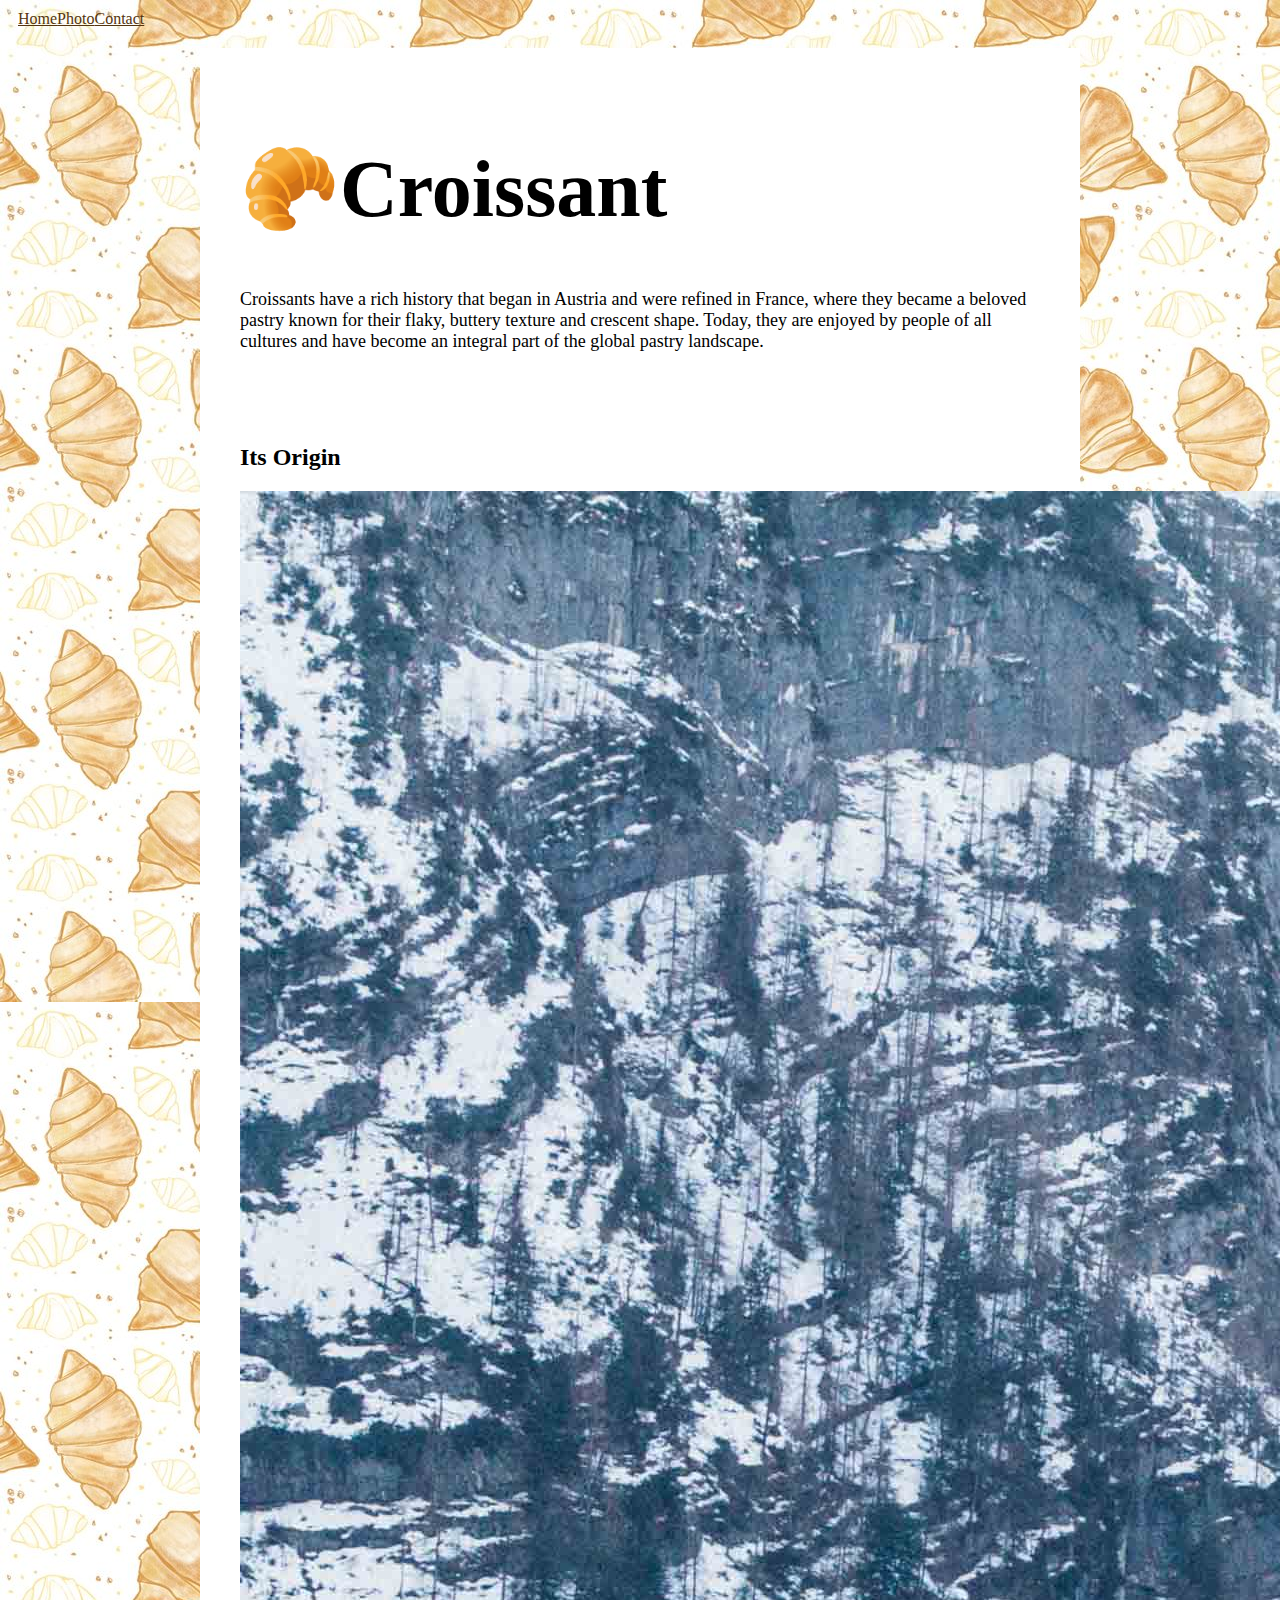
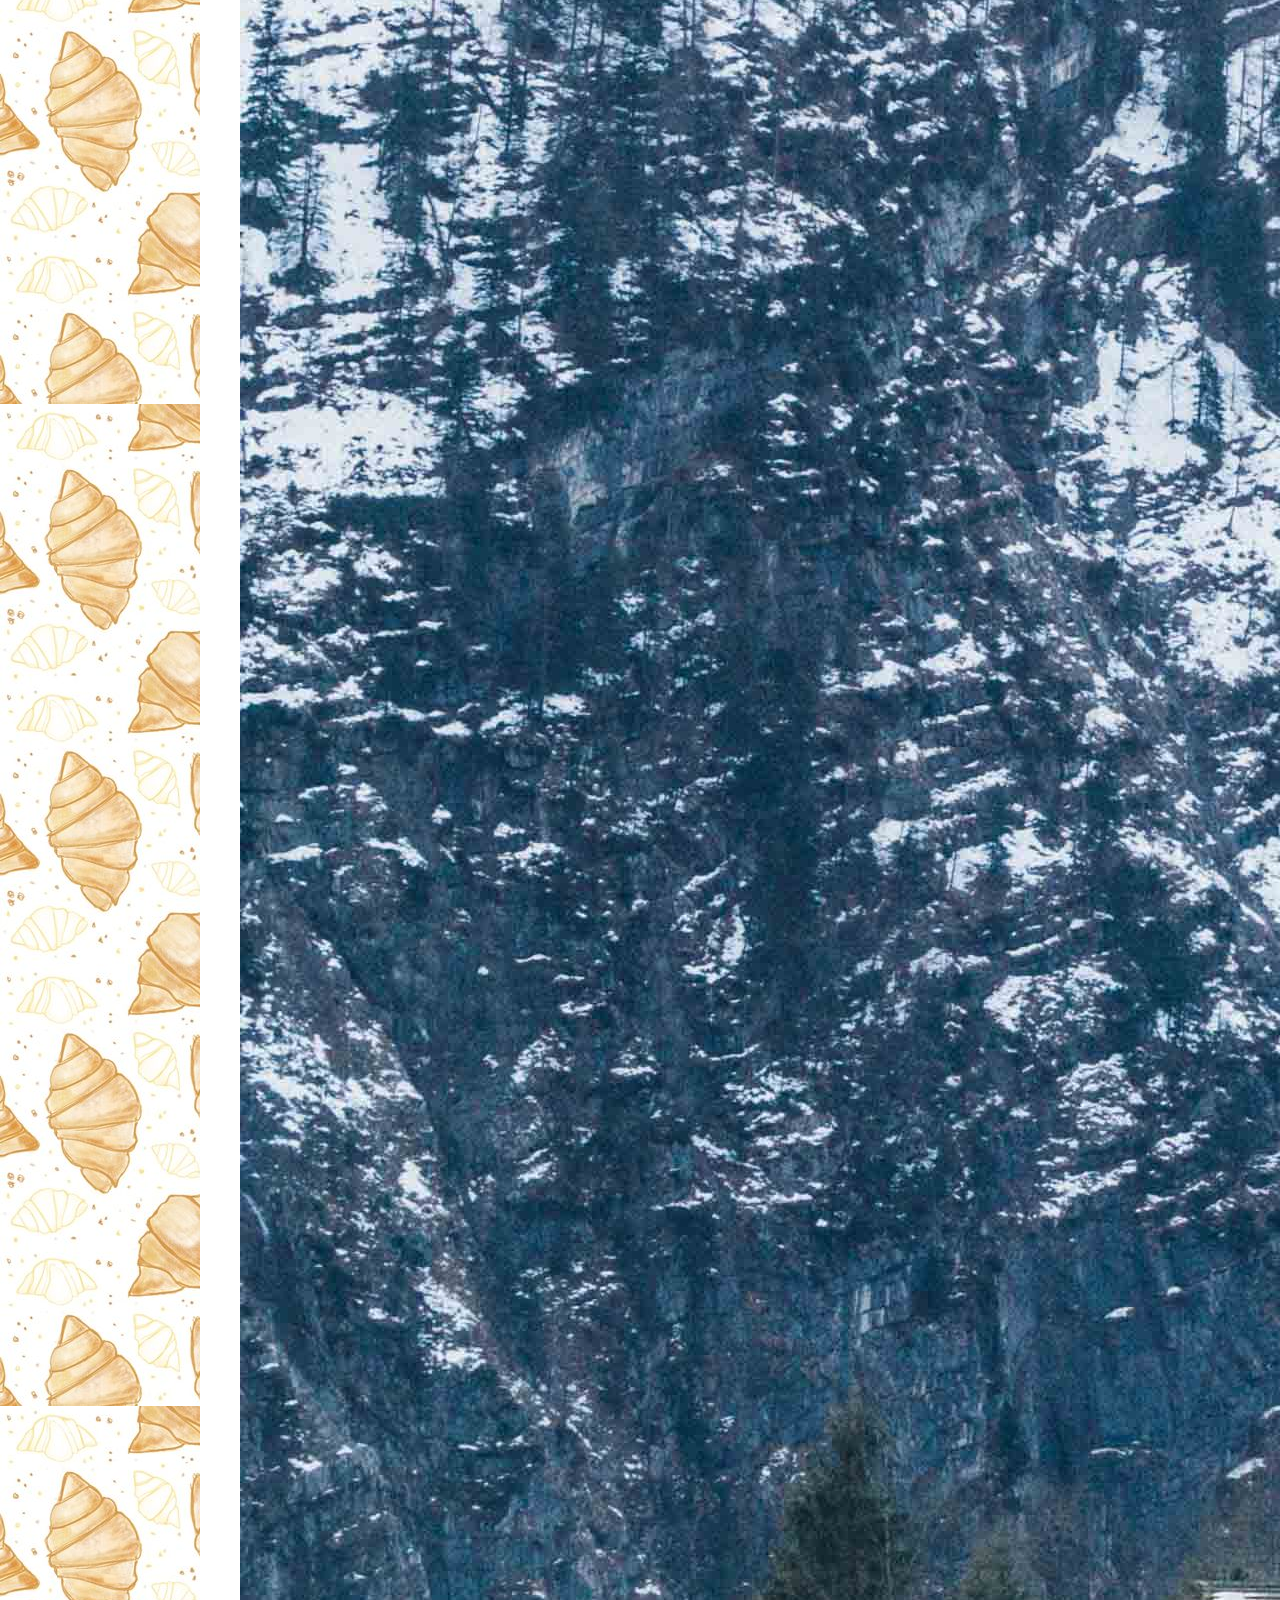
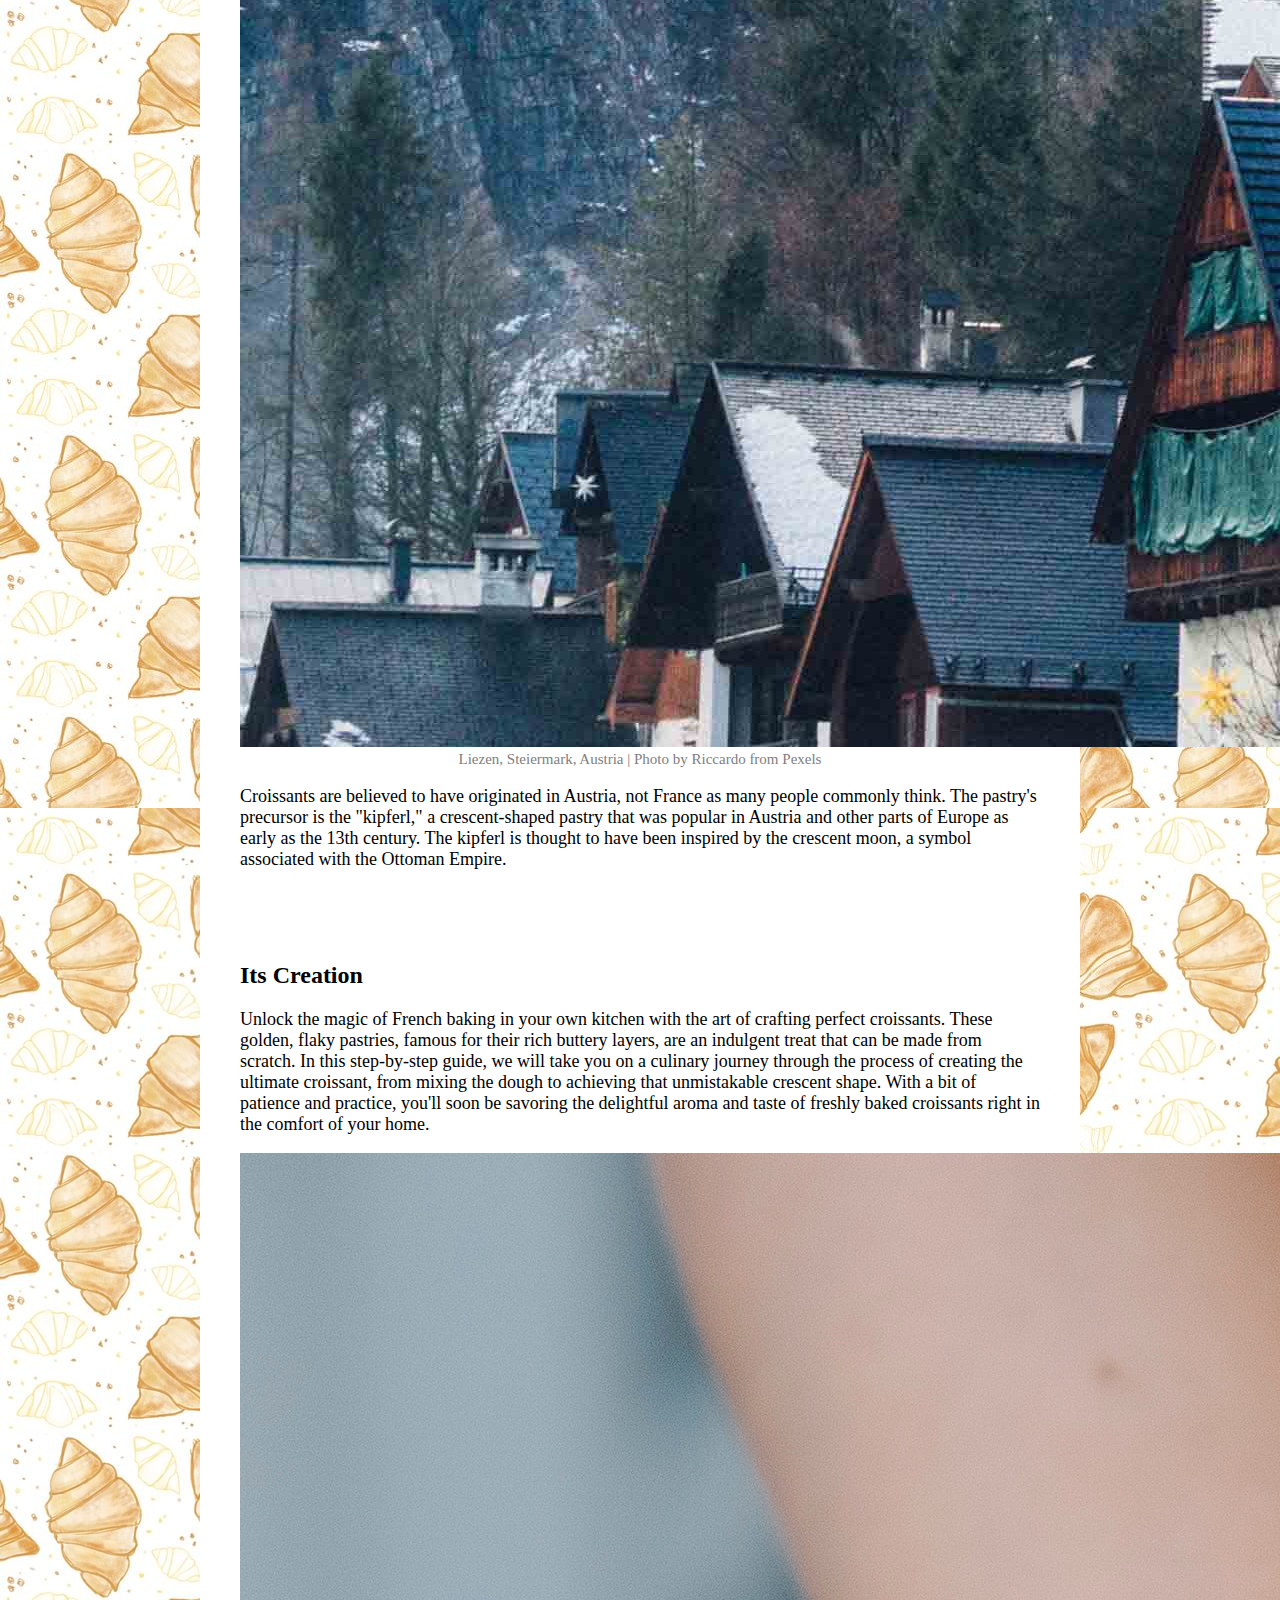
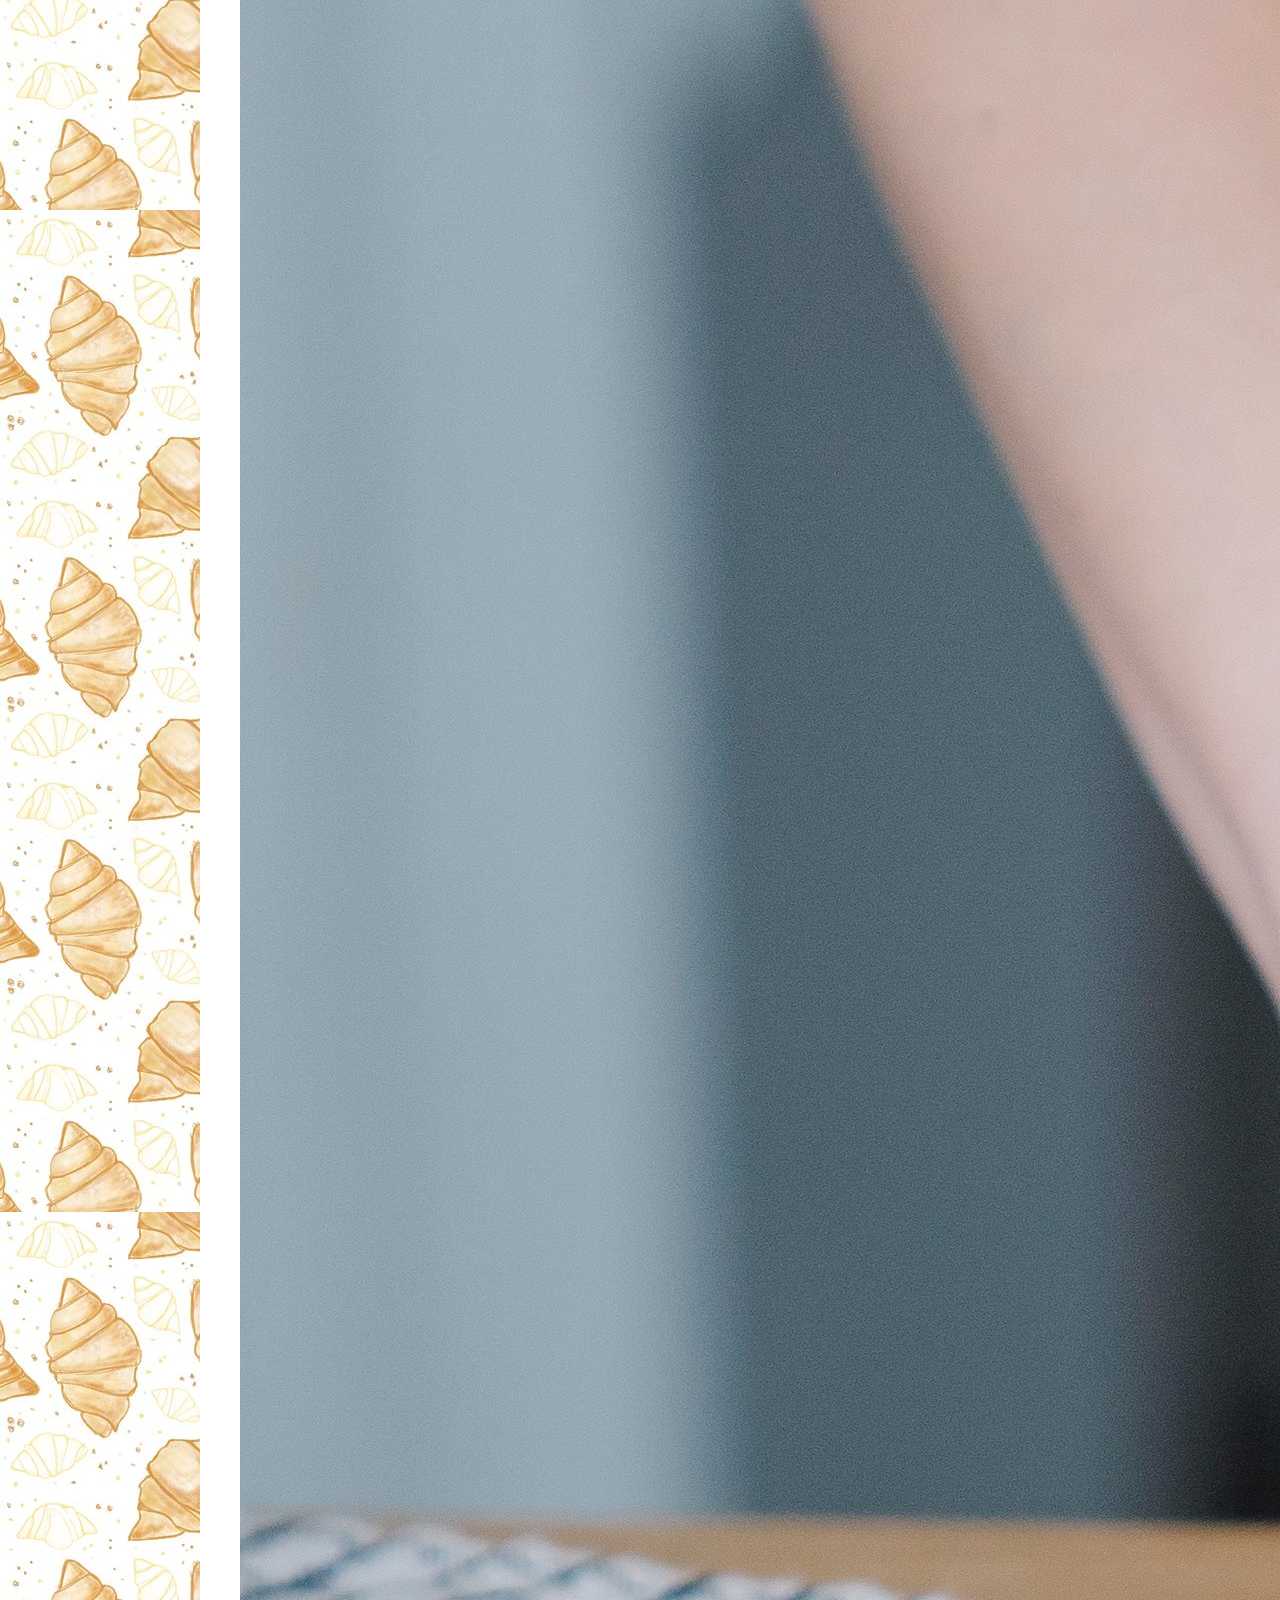
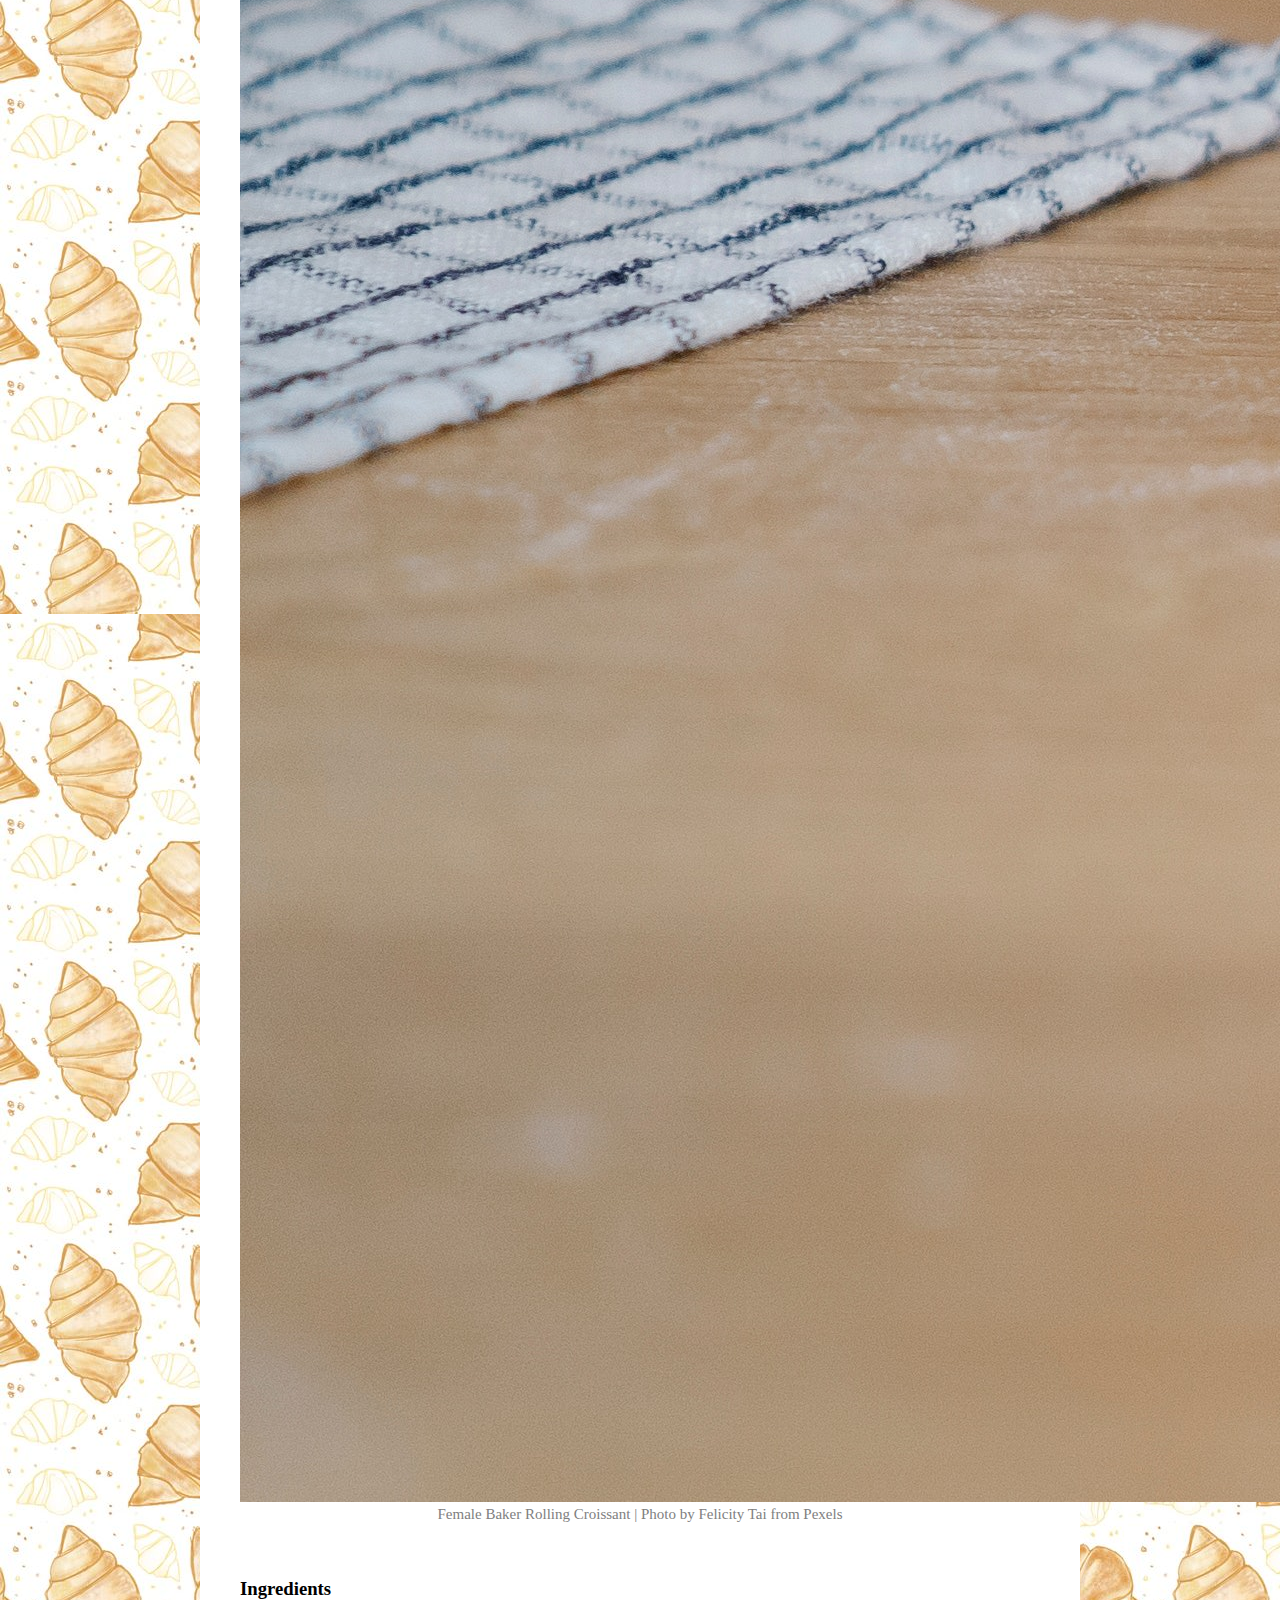
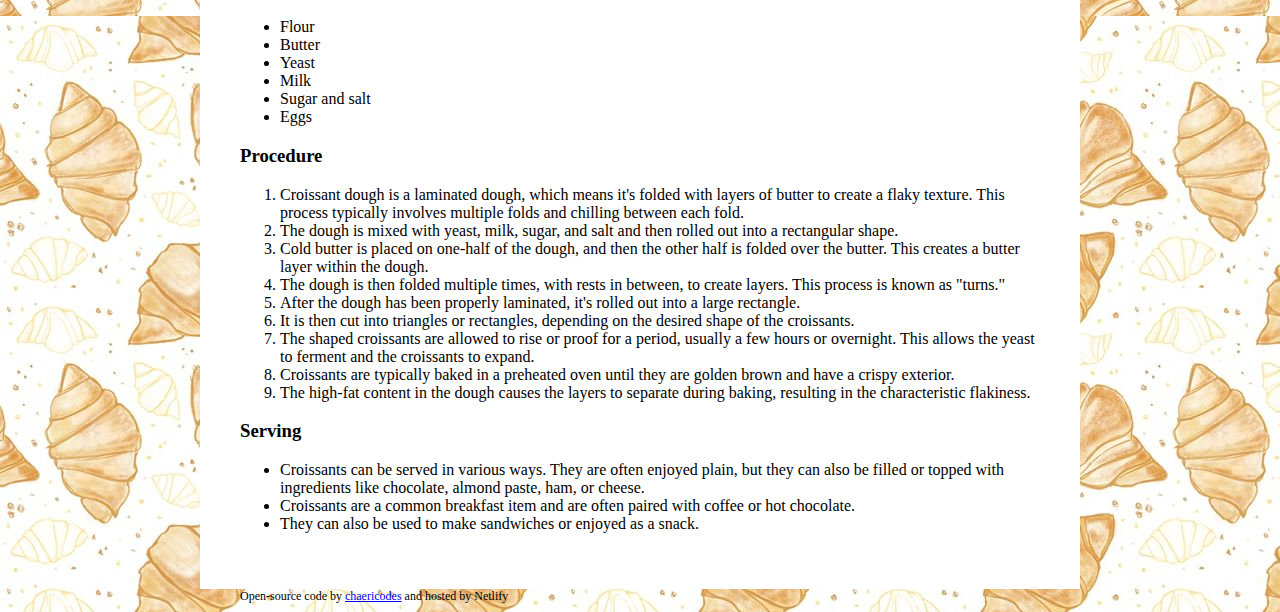
==== commit b47469cf: "Added a footer to all pages" ====
--- a/index.html
+++ b/index.html
@@ -154,5 +154,10 @@
         </ul>
       </div>
     </div>
+    <div class="footer font-monospace">
+      Open-source code by
+      <a href="https://github.com/chaericodes">chaericodes</a> and hosted by
+      Netlify
+    </div>
   </body>
 </html>
--- a/styles/app.css
+++ b/styles/app.css
@@ -11,6 +11,7 @@
     padding: 40px;
     margin: 60px auto;
     margin-top: 20px;
+    margin-bottom: 0px;
     background-color: white;
 }
 
@@ -32,5 +33,12 @@
 }
 
 p {
-    font-size: 20px;
+    font-size: 18px;
+}
+
+.footer {
+    color: black;
+    max-width: 800px;
+    font-size: 12px !important;
+    margin: 0px auto;
 }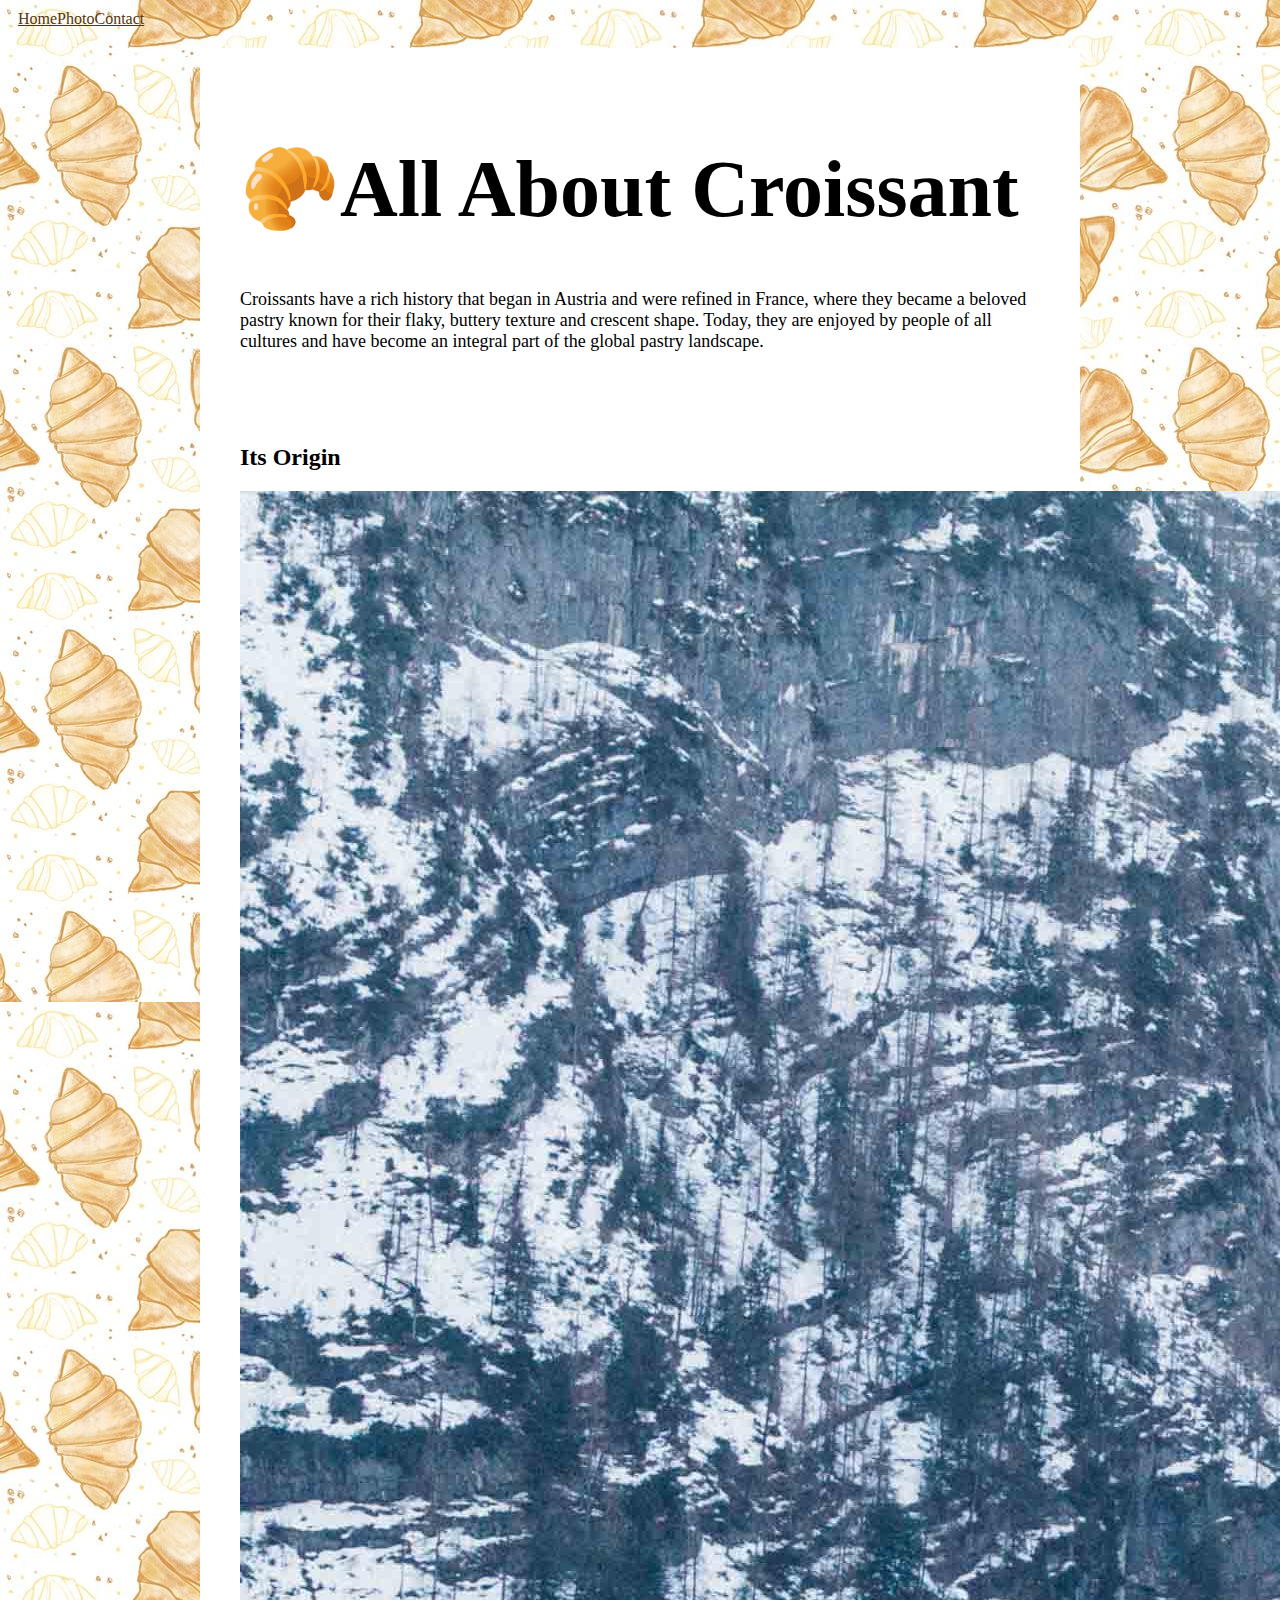
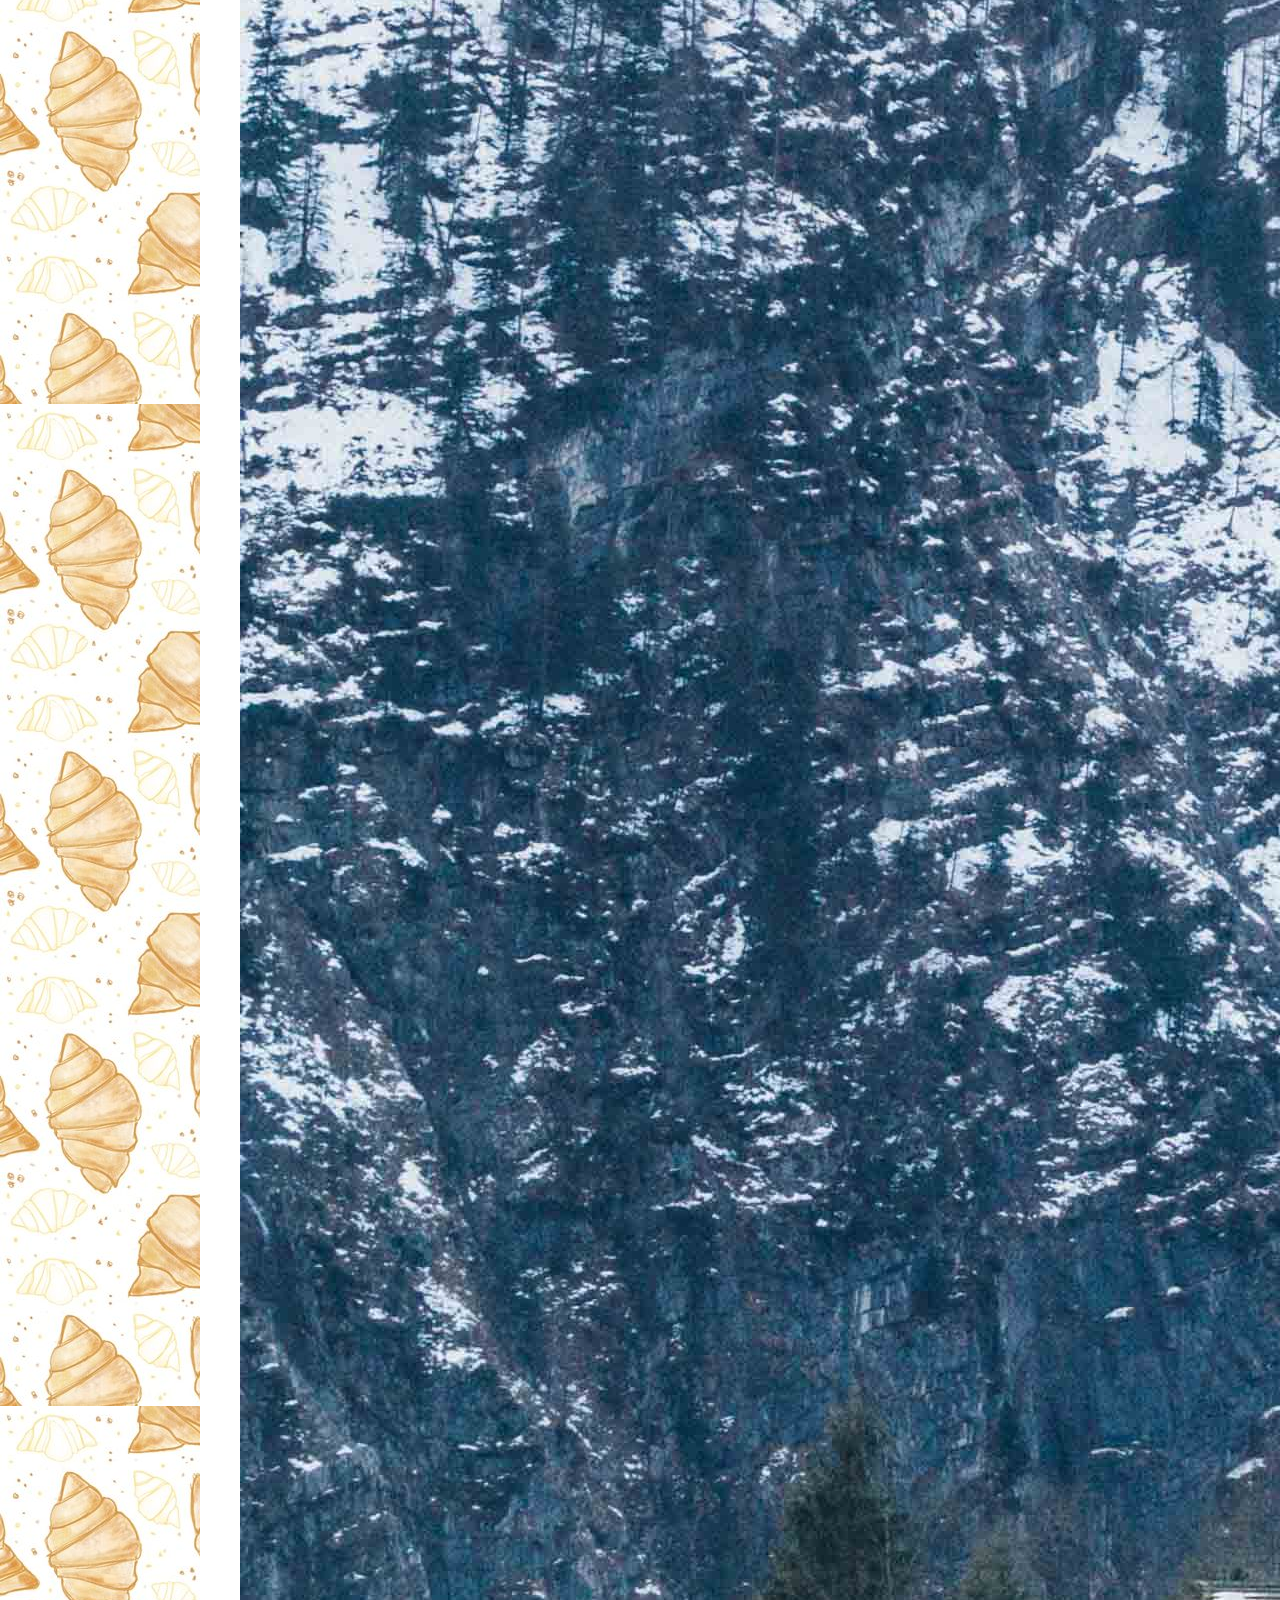
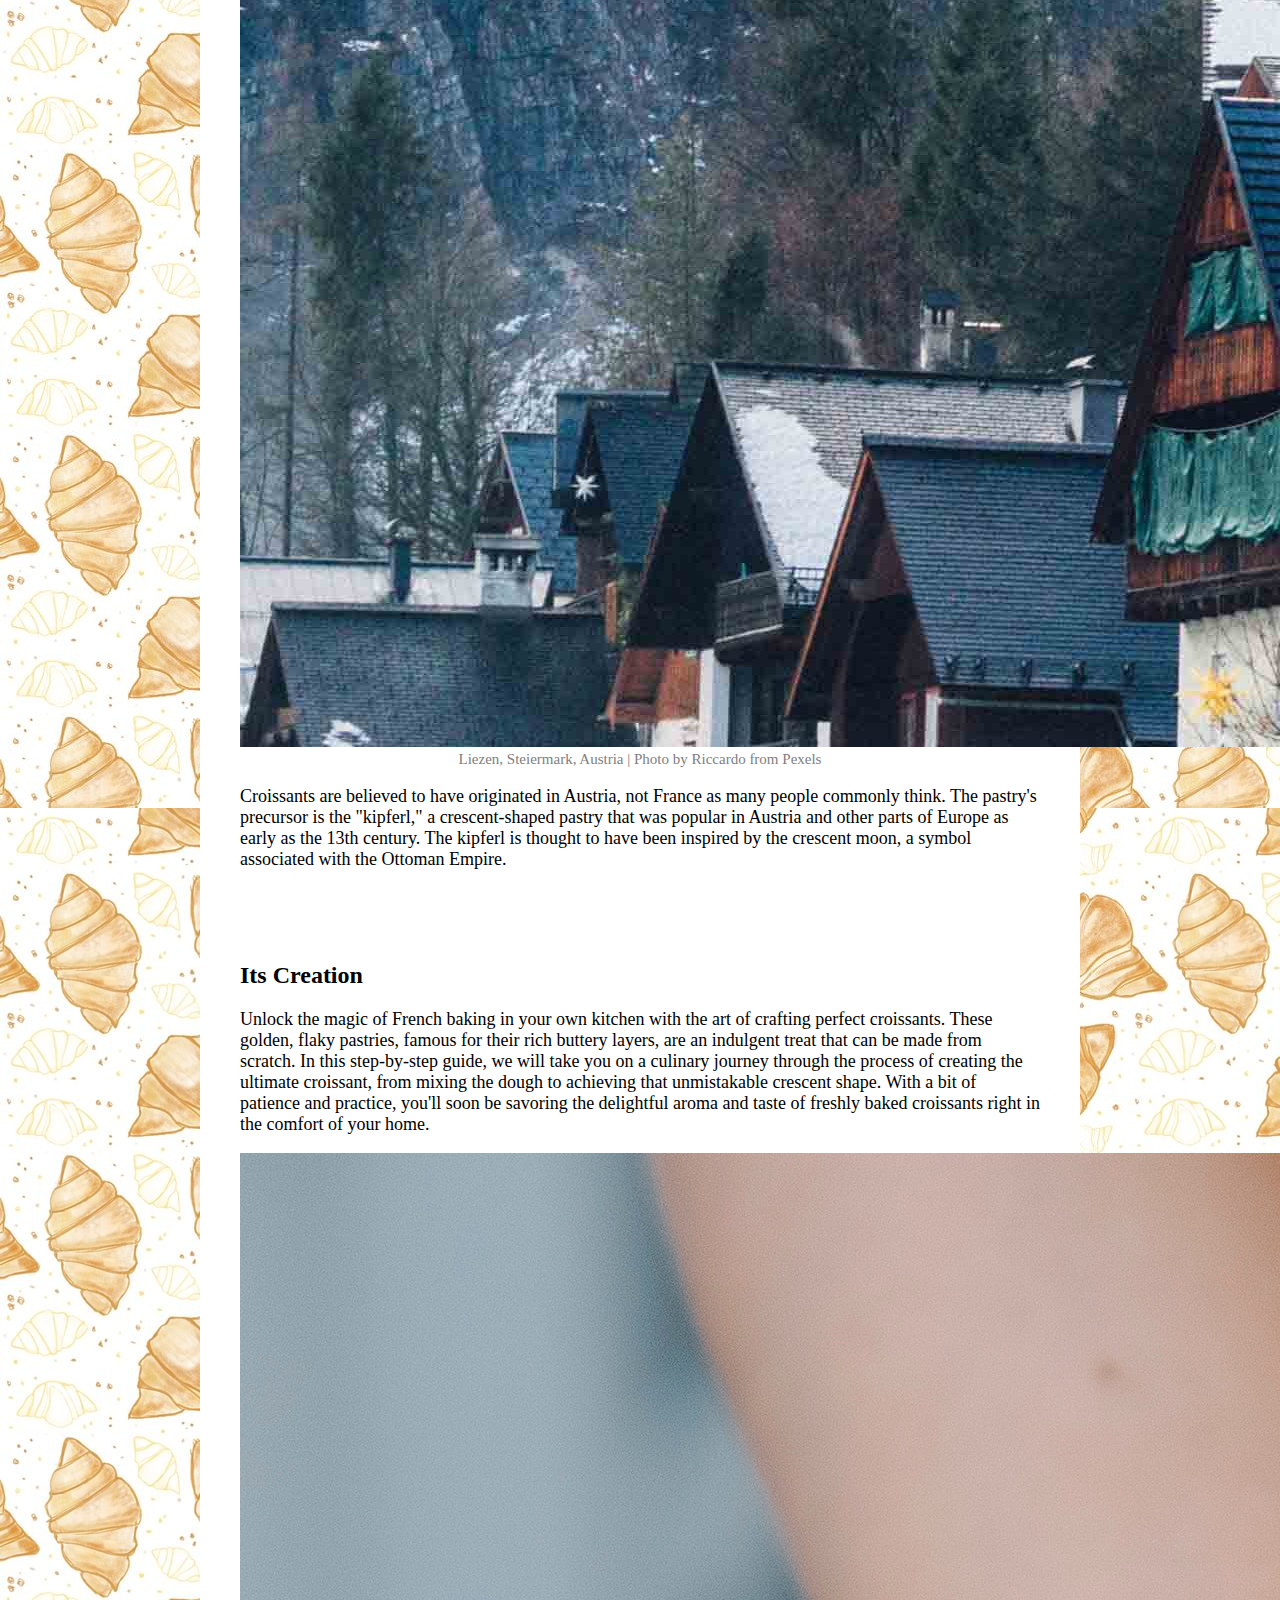
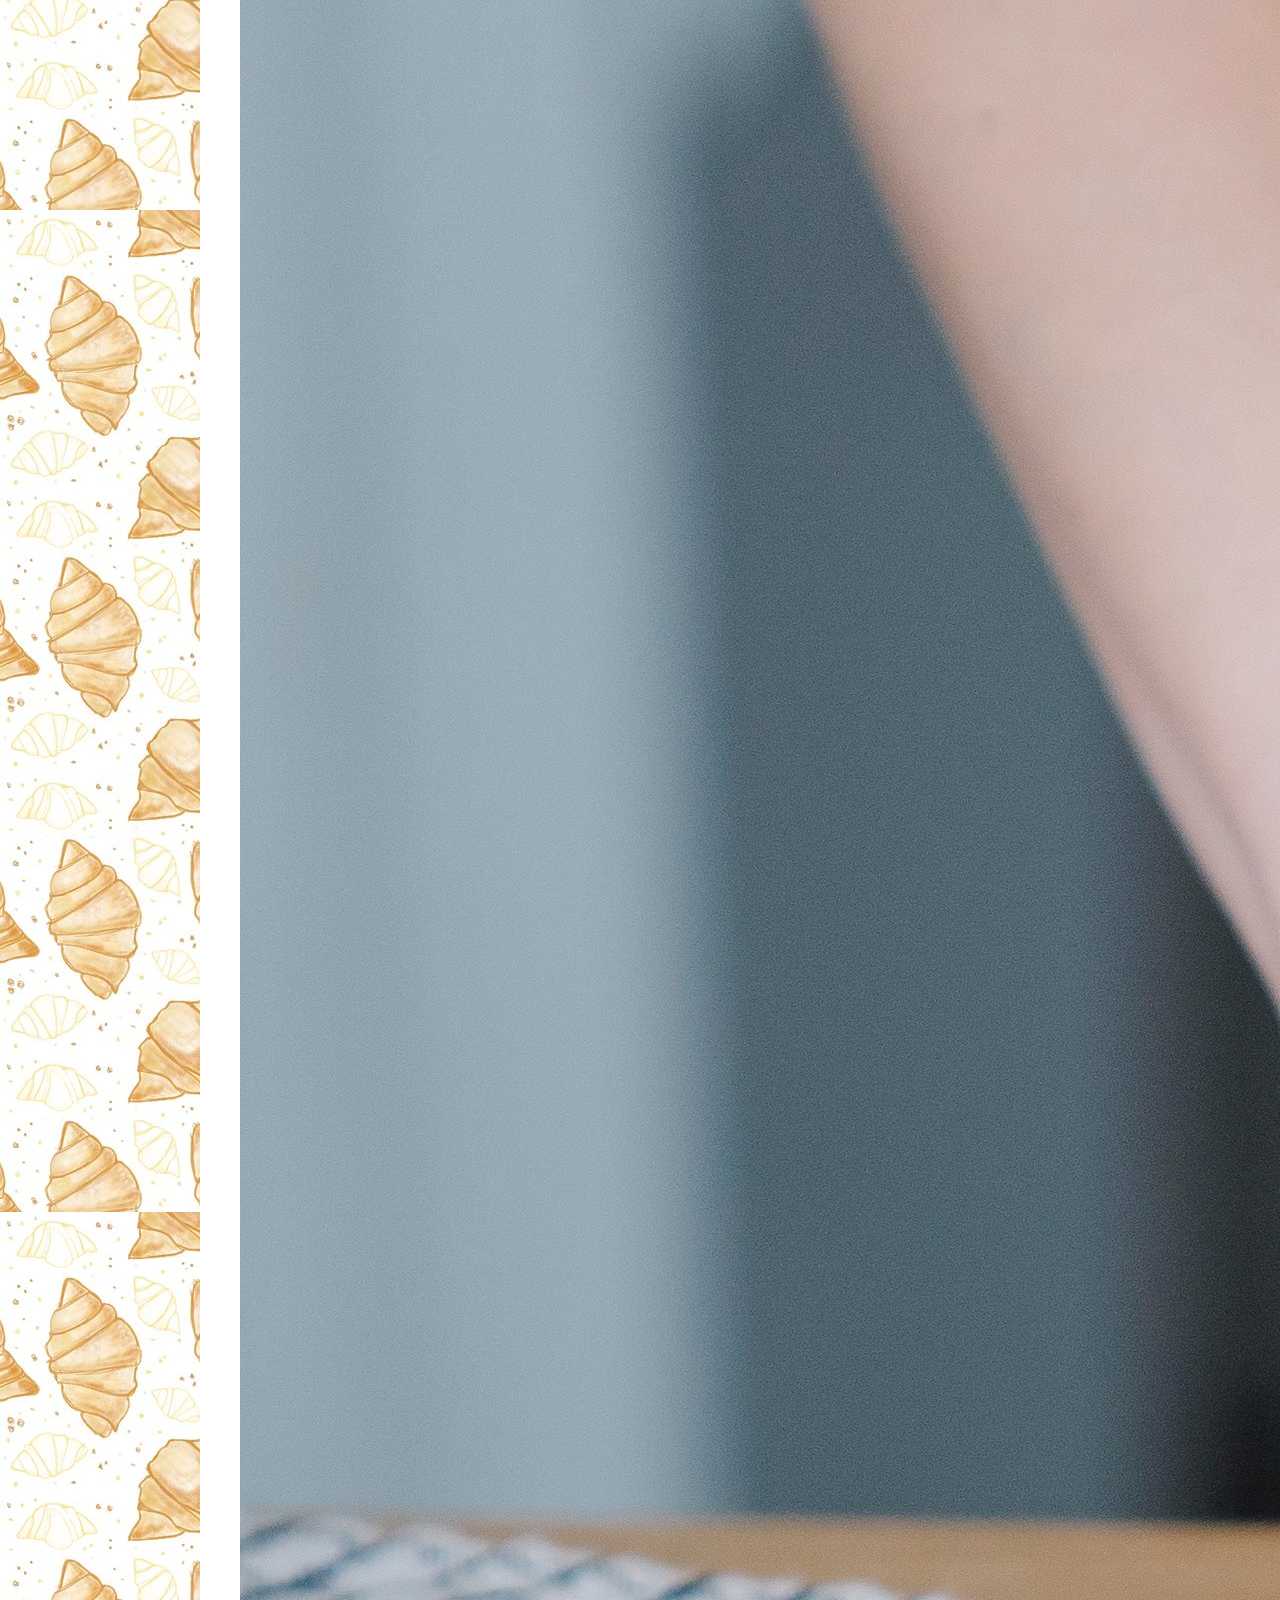
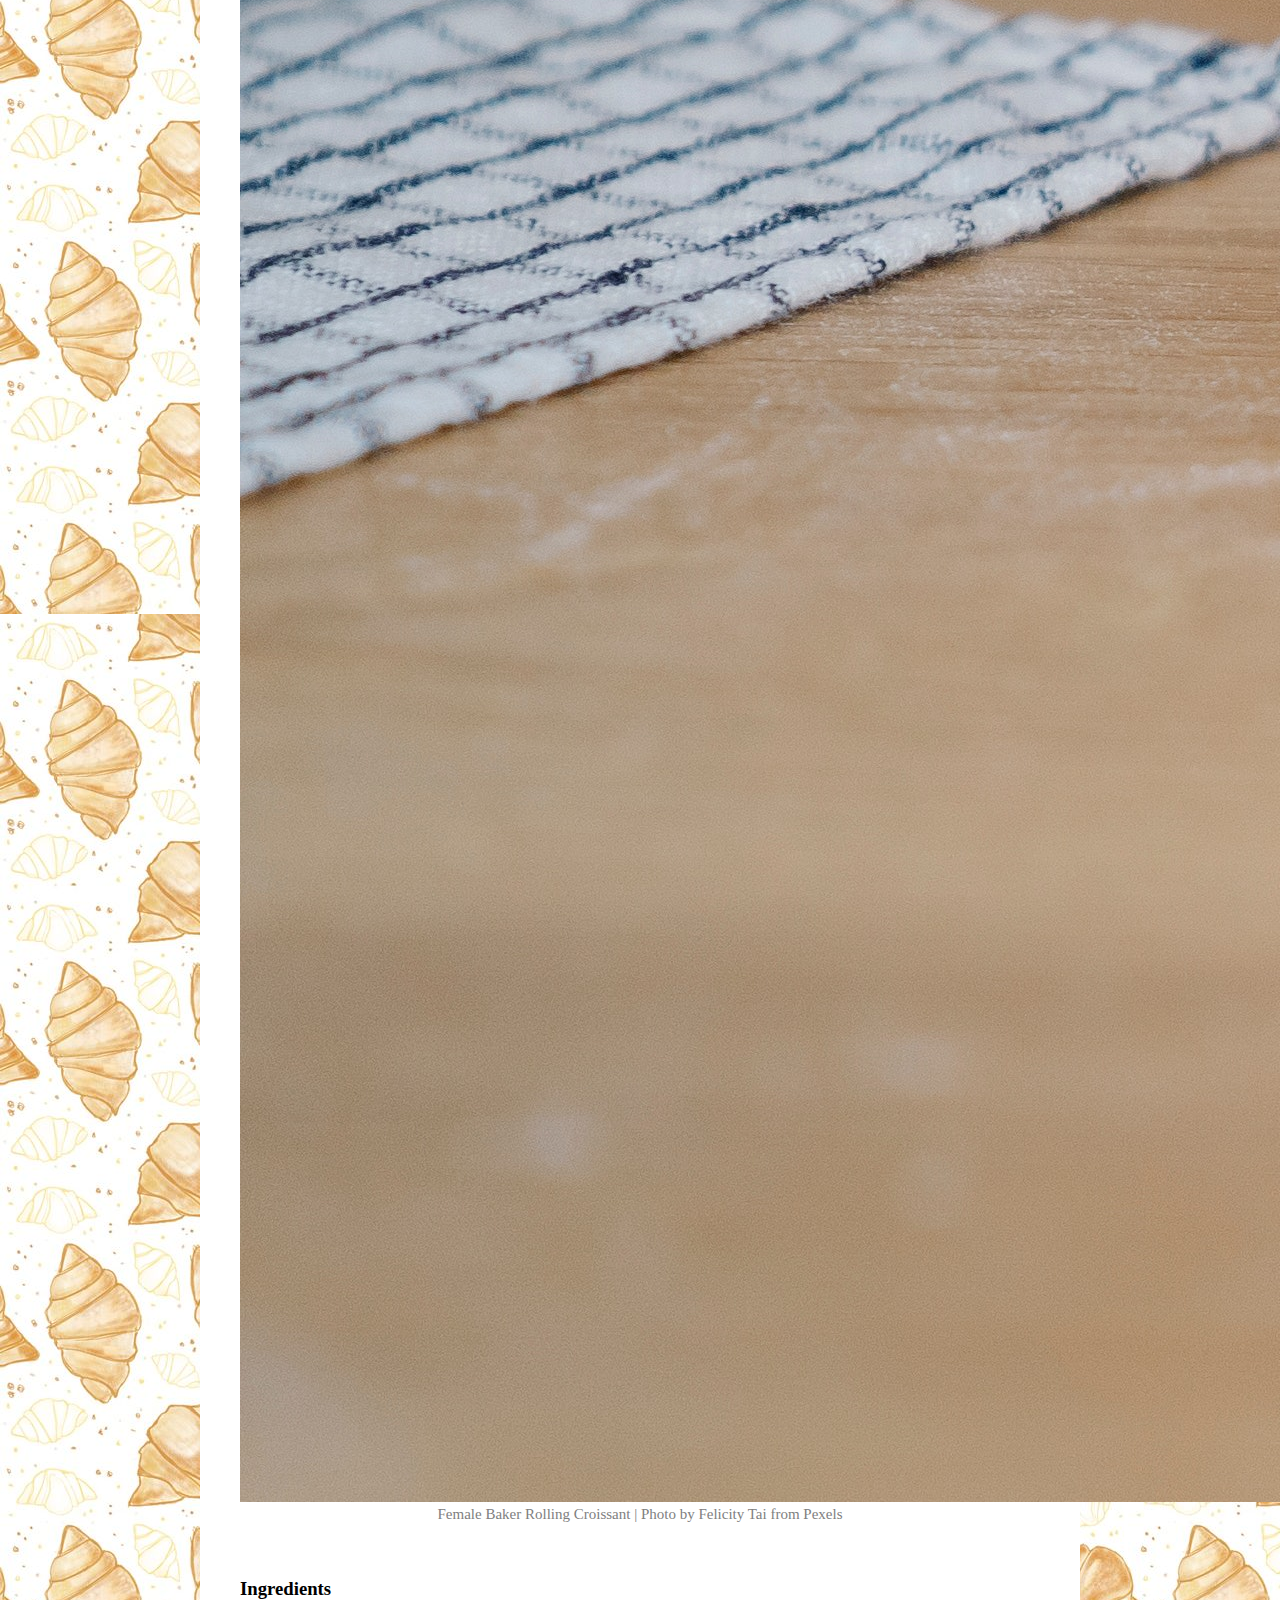
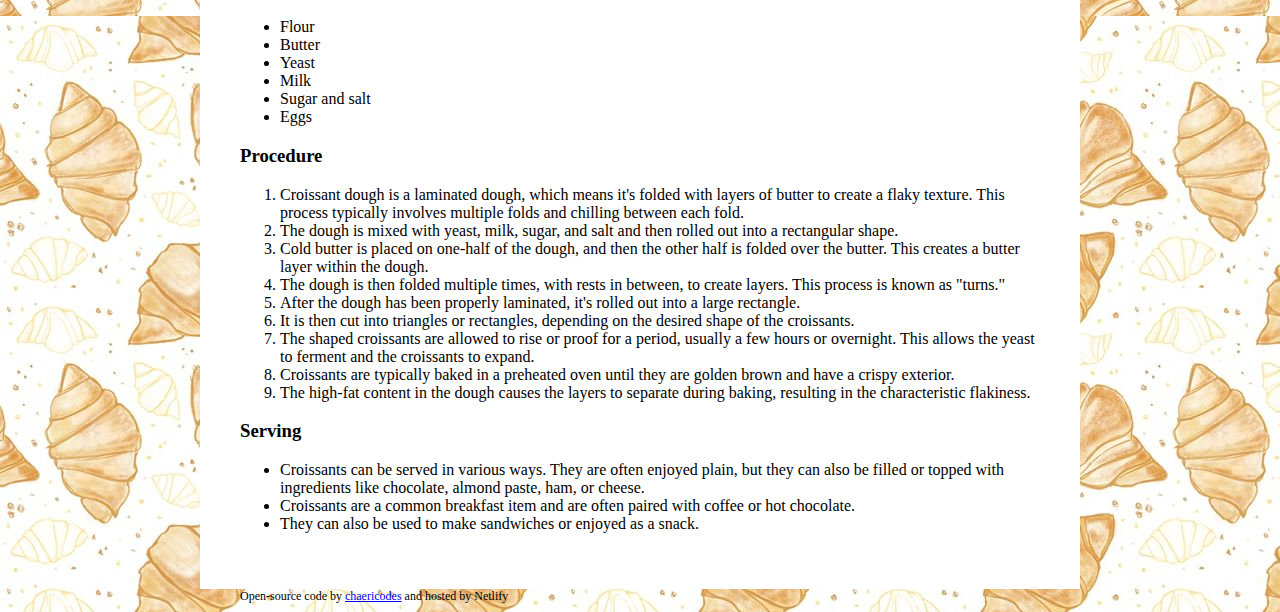
==== commit e015dc6f: "Fixed H1 duplicates" ====
--- a/index.html
+++ b/index.html
@@ -10,6 +10,10 @@
       crossorigin="anonymous"
     />
     <link rel="stylesheet" href="/styles/app.css" />
+    <link rel="apple-touch-icon" sizes="180x180" href="/apple-touch-icon.png" />
+    <link rel="icon" type="image/png" sizes="32x32" href="/favicon-32x32.png" />
+    <link rel="icon" type="image/png" sizes="16x16" href="/favicon-16x16.png" />
+    <link rel="manifest" href="/site.webmanifest" />
     <title>🥐 Croissant: Home</title>
   </head>
   <body>
@@ -30,7 +34,7 @@
     </div>
 
     <div class="wrapper rounded">
-      <h1 class="text-center">🥐Croissant</h1>
+      <h1 class="text-center">🥐All About Croissant</h1>
       <p class="text-center p-2 m-0">
         Croissants have a rich history that began in Austria and were refined in
         France, where they became a beloved pastry known for their flaky,
